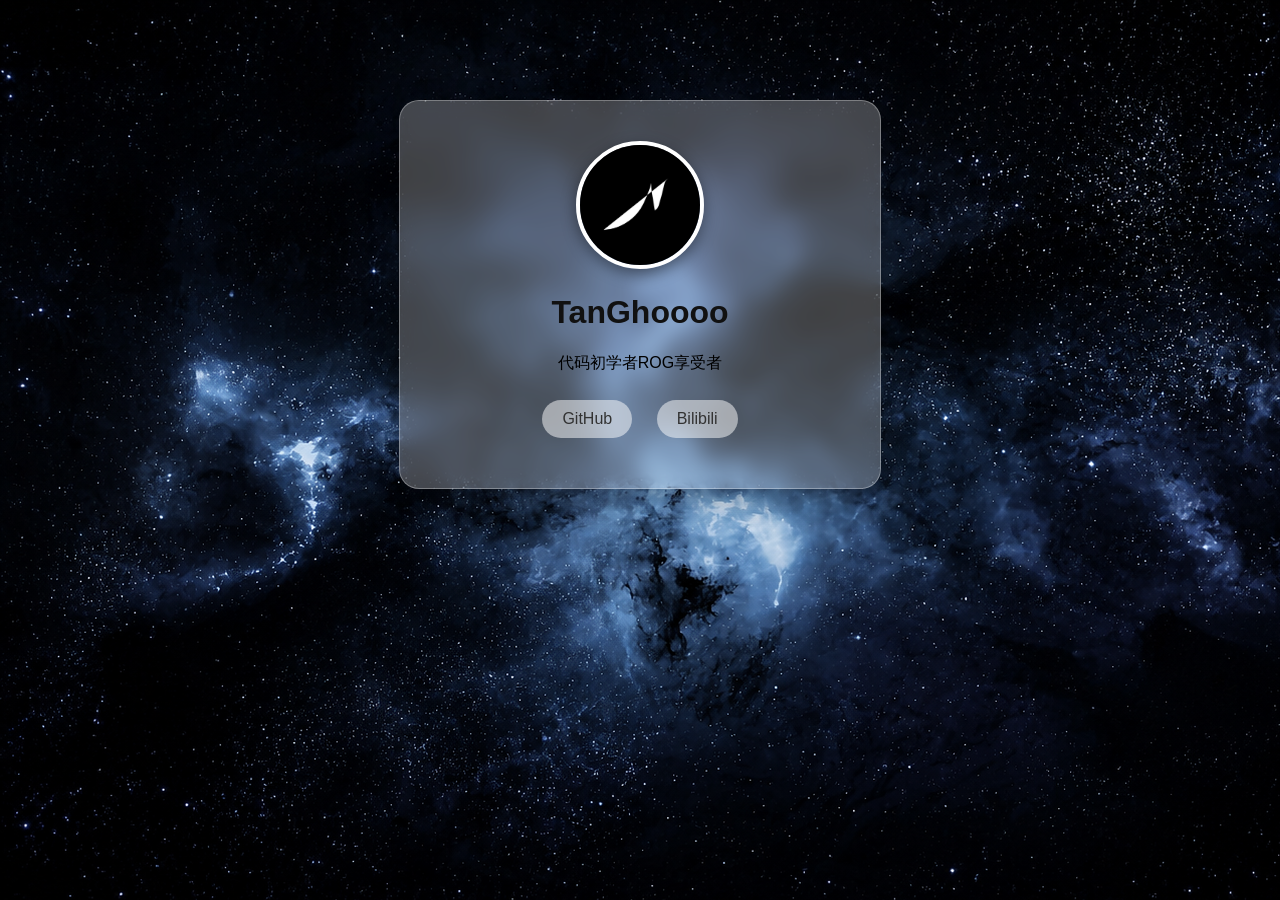
==== index.html @ 8d319053 "update website" ====
<!DOCTYPE html>

<html>

<head>

<title>我的第一个网站</title>

<link rel="stylesheet" href="style.css">

</head>


<body>

    <div class="card">

    <img src="./TanGyc.jpg" class="avatar">
<h1>
TanGhoooo
</h1>

<p>
代码初学者ROG享受者
</p>

<div class="links">

    <a 
    href="https://github.com/TanGyc013"
    target="_blank">

        GitHub

    </a>


    <a 
    href="https://space.bilibili.com/1587845632?spm_id_from=333.40164.0.0"
    target="_blank">

        Bilibili

    </a>

</div>

</body>

</html>
---- style.css ----
body {

    background-image: url("star.jpg");

    font-family: Arial;

    text-align: center;


}


h1 {

    color: #111;
}

    margin-top: 100px;

}


p {

    color: #666;

    font-size: 20px;
    

}


.card {

    background-color: rgba(255,255,255,0.25);

    backdrop-filter: blur(10px);

    width: 400px;

    margin: 100px auto;

    padding: 40px;

    border-radius: 20px;

    border: 1px solid rgba(255,255,255,0.3);

    box-shadow: 0 10px 30px rgba(0,0,0,0.3);

}

.avatar {
    width: 120px;
    height: 120px;
    border-radius: 50%;
    object-fit: cover;
    border: 4px solid white;
    box-shadow: 0 5px 15px rgba(0,0,0,0.4);
}

.links a {
    display: inline-block;

    margin: 10px;

    padding: 10px 20px;

    color: #333;

    text-decoration: none;

    background-color: rgba(255,255,255,0.5);

    border-radius: 20px;

    transition: 0.3s;
}

.links a:hover {

    background-color: rgba(255,255,255,0.8);

    transform: translateY(-3px);

}
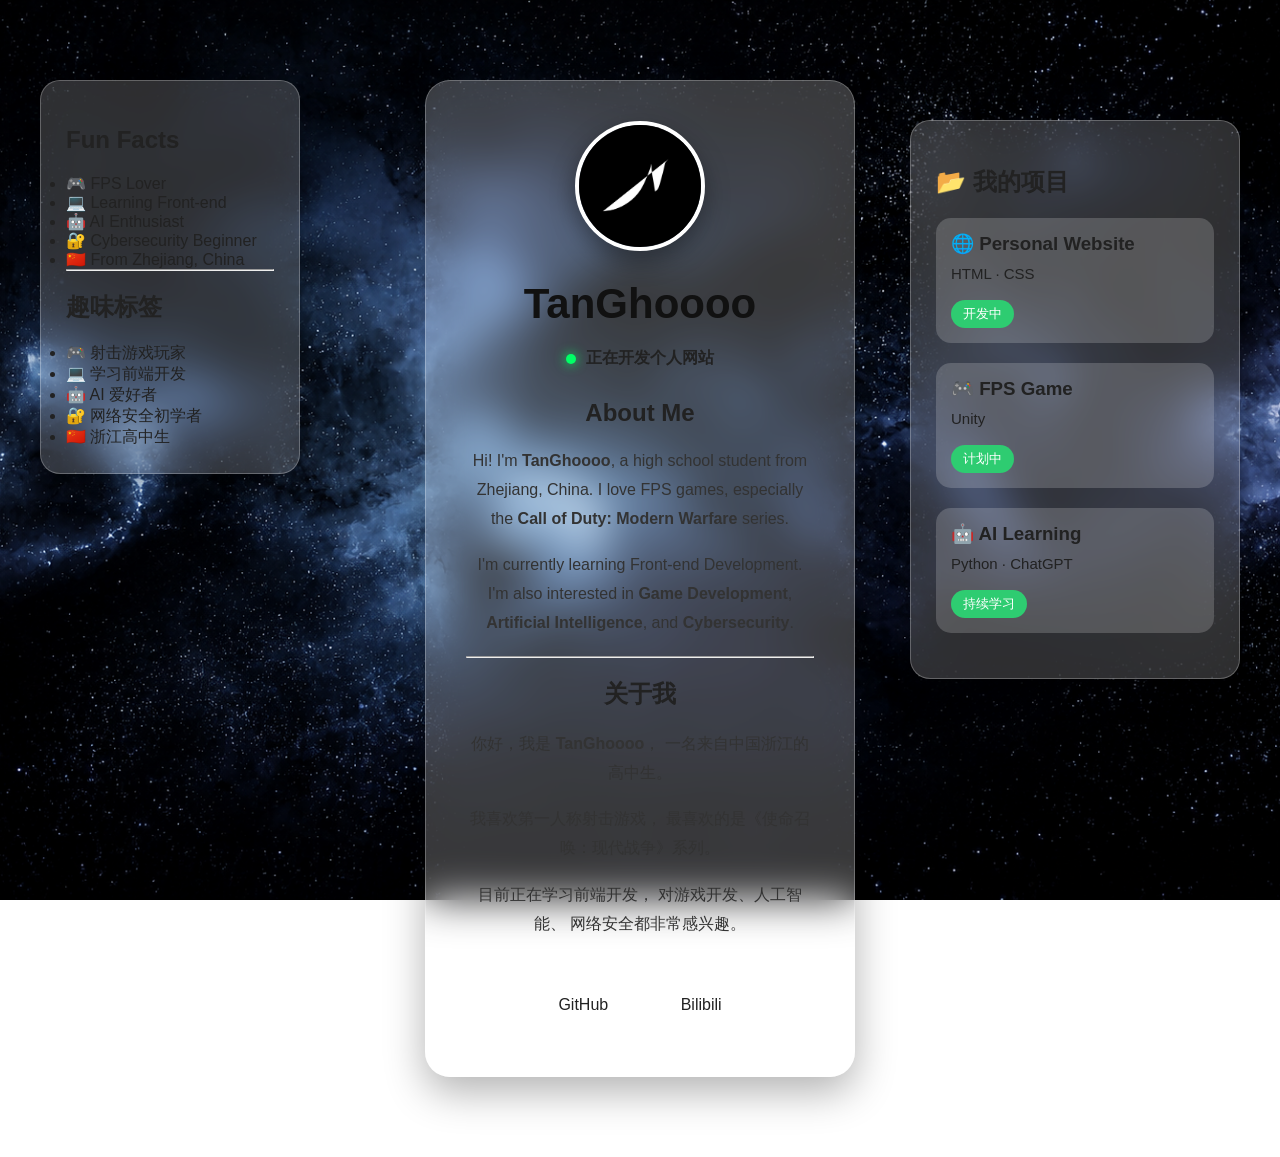
==== commit f59b97b3: "更新个人网站" ====
--- a/index.html
+++ b/index.html
@@ -1,49 +1,159 @@
 <!DOCTYPE html>
-
-<html>
+<html lang="zh-CN">
 
 <head>
+    <meta charset="UTF-8">
+    <meta name="viewport" content="width=device-width, initial-scale=1.0">
+    <title>TanGhoooo</title>
 
-<title>我的第一个网站</title>
-
-<link rel="stylesheet" href="style.css">
-
+    <link rel="stylesheet" href="style.css">
 </head>
-
 
 <body>
 
-    <div class="card">
+    <!-- 左侧 Fun Facts -->
+    <div class="side-card left-card">
 
-    <img src="./TanGyc.jpg" class="avatar">
-<h1>
-TanGhoooo
-</h1>
+        <h2>Fun Facts</h2>
 
-<p>
-代码初学者ROG享受者
-</p>
+        <ul>
+            <li>🎮 FPS Lover</li>
+            <li>💻 Learning Front-end</li>
+            <li>🤖 AI Enthusiast</li>
+            <li>🔐 Cybersecurity Beginner</li>
+            <li>🇨🇳 From Zhejiang, China</li>
+        </ul>
 
-<div class="links">
+        <hr>
 
-    <a 
-    href="https://github.com/TanGyc013"
-    target="_blank">
+        <h2>趣味标签</h2>
 
-        GitHub
+        <ul>
+            <li>🎮 射击游戏玩家</li>
+            <li>💻 学习前端开发</li>
+            <li>🤖 AI 爱好者</li>
+            <li>🔐 网络安全初学者</li>
+            <li>🇨🇳 浙江高中生</li>
+        </ul>
 
-    </a>
+    </div>
 
+    <!-- 中间卡片 -->
+    <main class="card">
 
-    <a 
-    href="https://space.bilibili.com/1587845632?spm_id_from=333.40164.0.0"
-    target="_blank">
+        <img src="TanGyc.jpg" alt="Avatar" class="avatar">
 
-        Bilibili
+        <h1>TanGhoooo</h1>
 
-    </a>
+        <div class="status">
 
-</div>
+            <span class="status-dot"></span>
+
+            <span class="status-text">
+                正在开发个人网站
+            </span>
+
+        </div>
+
+        <section class="about">
+
+            <h2>About Me</h2>
+
+            <p>
+                Hi! I'm <strong>TanGhoooo</strong>, a high school student from
+                Zhejiang, China.
+                I love FPS games, especially the
+                <strong>Call of Duty: Modern Warfare</strong> series.
+            </p>
+
+            <p>
+                I'm currently learning Front-end Development.
+                I'm also interested in
+                <strong>Game Development</strong>,
+                <strong>Artificial Intelligence</strong>,
+                and
+                <strong>Cybersecurity</strong>.
+            </p>
+
+            <hr>
+
+            <h2>关于我</h2>
+
+            <p>
+                你好，我是 <strong>TanGhoooo</strong>，
+                一名来自中国浙江的高中生。
+            </p>
+
+            <p>
+                我喜欢第一人称射击游戏，
+                最喜欢的是《使命召唤：现代战争》系列。
+            </p>
+
+            <p>
+                目前正在学习前端开发，
+                对游戏开发、人工智能、
+                网络安全都非常感兴趣。
+            </p>
+
+        </section>
+
+        <div class="links">
+
+            <a href="https://github.com/TanGyc013" target="_blank">
+                GitHub
+            </a>
+
+            <a href="https://space.bilibili.com/1587845632"
+                target="_blank">
+                Bilibili
+            </a>
+
+        </div>
+
+    </main>
+
+    <!-- 右侧项目 -->
+    <div class="side-card right-card">
+
+        <h2>📂 我的项目</h2>
+
+        <div class="project-item">
+
+            <h3>🌐 Personal Website</h3>
+
+            <p>HTML · CSS</p>
+
+            <span class="project-status">
+                开发中
+            </span>
+
+        </div>
+
+        <div class="project-item">
+
+            <h3>🎮 FPS Game</h3>
+
+            <p>Unity</p>
+
+            <span class="project-status">
+                计划中
+            </span>
+
+        </div>
+
+        <div class="project-item">
+
+            <h3>🤖 AI Learning</h3>
+
+            <p>Python · ChatGPT</p>
+
+            <span class="project-status">
+                持续学习
+            </span>
+
+        </div>
+
+    </div>
 
 </body>
 
--- a/style.css
+++ b/style.css
@@ -1,86 +1,341 @@
-body {
-
-    background-image: url("star.jpg");
-
-    font-family: Arial;
-
-    text-align: center;
-
-
-}
-
-
-h1 {
-
-    color: #111;
-}
-
-    margin-top: 100px;
-
-}
-
-
-p {
-
-    color: #666;
-
-    font-size: 20px;
-    
-
-}
-
-
-.card {
-
-    background-color: rgba(255,255,255,0.25);
-
-    backdrop-filter: blur(10px);
-
-    width: 400px;
-
-    margin: 100px auto;
-
-    padding: 40px;
-
-    border-radius: 20px;
-
-    border: 1px solid rgba(255,255,255,0.3);
-
-    box-shadow: 0 10px 30px rgba(0,0,0,0.3);
-
-}
-
-.avatar {
-    width: 120px;
-    height: 120px;
-    border-radius: 50%;
-    object-fit: cover;
-    border: 4px solid white;
-    box-shadow: 0 5px 15px rgba(0,0,0,0.4);
-}
-
-.links a {
-    display: inline-block;
-
-    margin: 10px;
-
-    padding: 10px 20px;
-
-    color: #333;
-
-    text-decoration: none;
-
-    background-color: rgba(255,255,255,0.5);
-
-    border-radius: 20px;
-
-    transition: 0.3s;
-}
-
-.links a:hover {
-
-    background-color: rgba(255,255,255,0.8);
-
-    transform: translateY(-3px);
+/* ========== 基础 ========== */
+
+*{
+    margin:0;
+    padding:0;
+    box-sizing:border-box;
+}
+
+body{
+
+    font-family:Arial,sans-serif;
+
+    background-image:url("star.jpg");
+    background-size:cover;
+    background-position:center;
+    background-repeat:no-repeat;
+    background-attachment:fixed;
+
+    animation:bgMove 100s linear infinite;
+
+    min-height:100vh;
+
+    display:flex;
+    justify-content:center;
+    align-items:flex-start;
+
+    color:#222;
+
+    overflow-x:hidden;
+}
+
+/* ========== 主卡片 ========== */
+
+.card{
+
+    width:430px;
+
+    margin:80px auto;
+
+    padding:40px;
+
+    text-align:center;
+
+    background:rgba(255,255,255,.22);
+
+    backdrop-filter:blur(20px);
+    -webkit-backdrop-filter:blur(20px);
+
+    border-radius:25px;
+
+    border:1px solid rgba(255,255,255,.25);
+
+    box-shadow:0 15px 40px rgba(0,0,0,.3);
+
+    animation:showCard .8s ease;
+
+    transition:.35s;
+}
+
+.card:hover{
+
+    transform:translateY(-8px) scale(1.01);
+
+}
+
+/* ========== 左右卡片 ========== */
+
+.side-card{
+
+    width:260px;
+
+    padding:25px;
+
+    background:rgba(255,255,255,.18);
+
+    backdrop-filter:blur(20px);
+    -webkit-backdrop-filter:blur(20px);
+
+    border-radius:20px;
+
+    border:1px solid rgba(255,255,255,.25);
+
+    box-shadow:0 10px 30px rgba(0,0,0,.3);
+
+    transition:.35s;
+
+}
+
+.side-card:hover{
+
+    transform:translateY(-6px);
+
+}
+
+.left-card{
+
+    position:fixed;
+
+    left:40px;
+
+    top:80px;
+
+}
+
+.right-card{
+
+    position:fixed;
+
+    right:40px;
+
+    top:120px;
+
+    width:330px;
+
+}
+
+/* ========== 头像 ========== */
+
+.avatar{
+
+    width:130px;
+
+    height:130px;
+
+    border-radius:50%;
+
+    object-fit:cover;
+
+    border:4px solid white;
+
+    box-shadow:0 10px 25px rgba(0,0,0,.35);
+
+    animation:floatAvatar 4s ease-in-out infinite;
+
+}
+
+/* ========== 标题 ========== */
+
+h1{
+
+    margin-top:25px;
+
+    font-size:42px;
+
+    color:#111;
+
+}
+
+h2{
+
+    margin:20px 0;
+
+}
+
+h3{
+
+    margin-bottom:8px;
+
+}
+
+/* ========== 状态 ========== */
+
+.status{
+
+    display:flex;
+
+    justify-content:center;
+
+    align-items:center;
+
+    gap:10px;
+
+    margin:20px 0 30px;
+
+    font-weight:bold;
+
+}
+
+.status-dot{
+
+    width:10px;
+
+    height:10px;
+
+    border-radius:50%;
+
+    background:#00ff66;
+
+    box-shadow:0 0 12px #00ff66;
+
+}
+
+/* ========== 文字 ========== */
+
+.about p{
+
+    margin:18px 0;
+
+    line-height:1.8;
+
+    color:#333;
+
+}
+
+/* ========== 按钮 ========== */
+
+.links{
+
+    margin-top:35px;
+
+}
+
+.links a{
+
+    display:inline-block;
+
+    margin:10px;
+
+    padding:12px 24px;
+
+    border-radius:30px;
+
+    text-decoration:none;
+
+    color:#222;
+
+    background:rgba(255,255,255,.45);
+
+    transition:.3s;
+
+}
+
+.links a:hover{
+
+    transform:translateY(-5px);
+
+    background:rgba(255,255,255,.8);
+
+    box-shadow:0 10px 20px rgba(0,0,0,.2);
+
+}
+
+/* ========== 项目 ========== */
+
+.project-item{
+
+    margin:20px 0;
+
+    padding:15px;
+
+    border-radius:15px;
+
+    background:rgba(255,255,255,.18);
+
+}
+
+.project-item p{
+
+    margin:10px 0;
+
+    font-size:15px;
+
+}
+
+.project-status{
+
+    display:inline-block;
+
+    margin-top:8px;
+
+    padding:5px 12px;
+
+    border-radius:20px;
+
+    background:#2ecc71;
+
+    color:white;
+
+    font-size:13px;
+
+}
+
+/* ========== 动画 ========== */
+
+@keyframes showCard{
+
+    from{
+
+        transform:translateY(30px);
+
+        opacity:0;
+
+    }
+
+    to{
+
+        transform:translateY(0);
+
+        opacity:1;
+
+    }
+
+}
+
+@keyframes floatAvatar{
+
+    0%,100%{
+
+        transform:translateY(0);
+
+    }
+
+    50%{
+
+        transform:translateY(-10px);
+
+    }
+
+}
+
+@keyframes bgMove{
+
+    0%{
+
+        background-position:center top;
+
+    }
+
+    50%{
+
+        background-position:center bottom;
+
+    }
+
+    100%{
+
+        background-position:center top;
+
+    }
 
 }
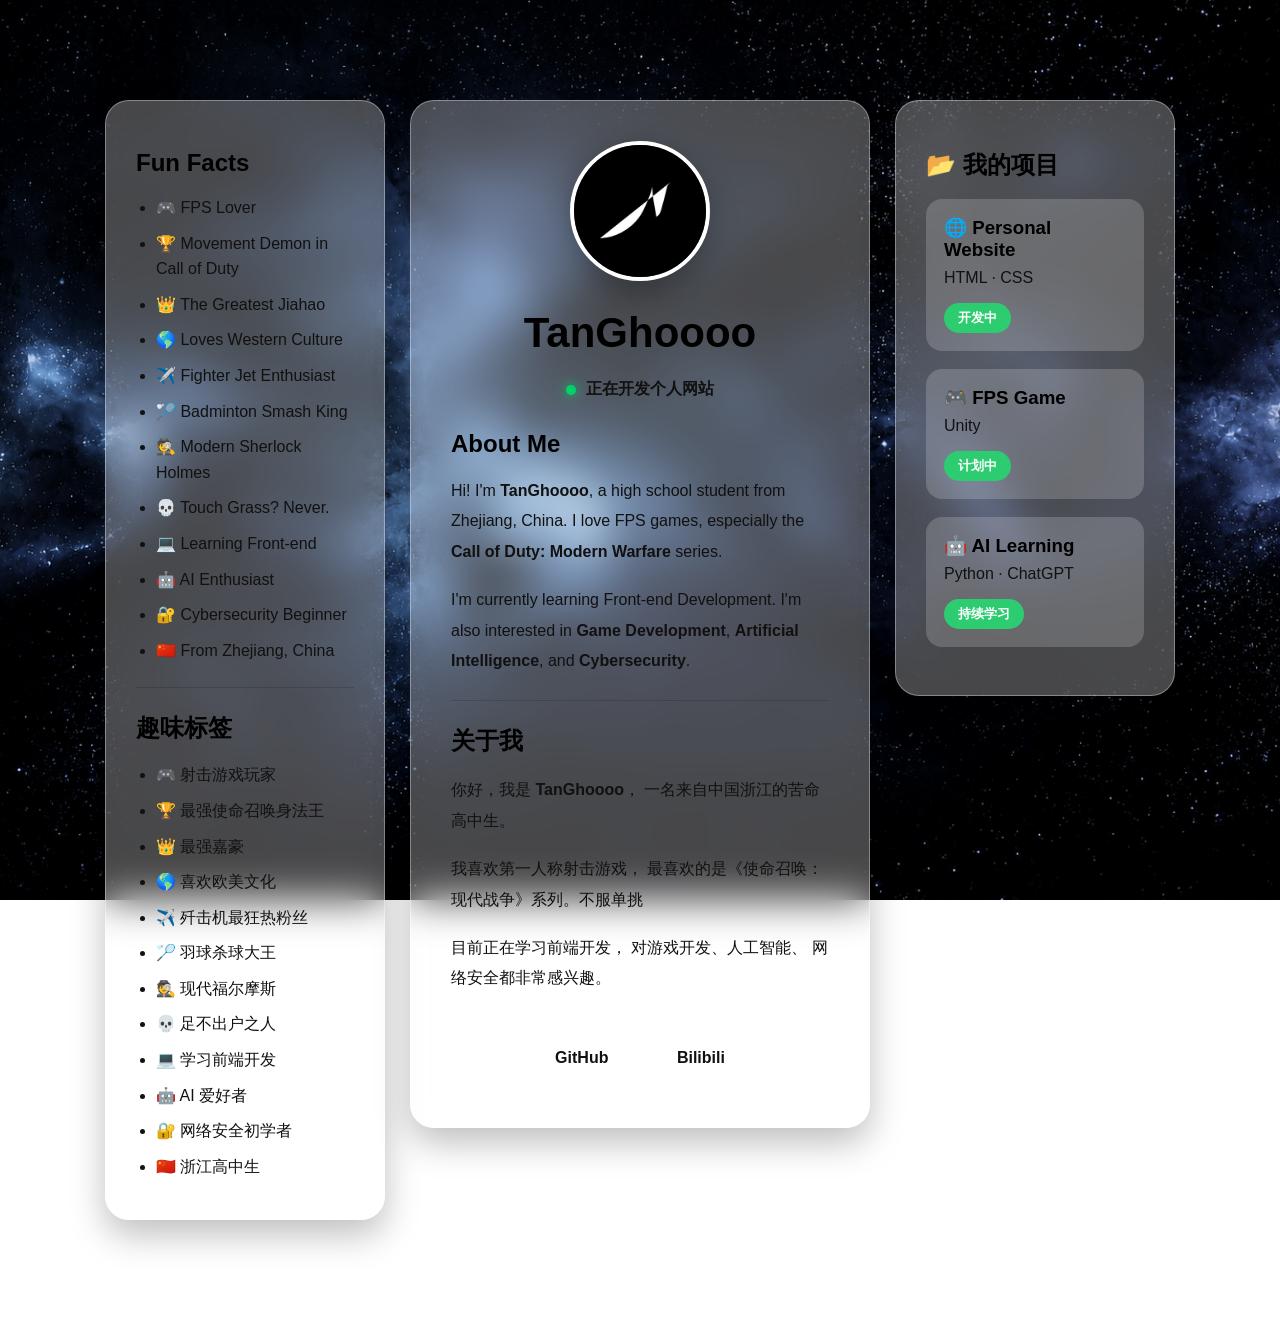
==== commit b4c0ae80: "更新个人网站" ====
--- a/index.html
+++ b/index.html
@@ -11,37 +11,60 @@
 
 <body>
 
+    <div class="layout">
+
     <!-- 左侧 Fun Facts -->
     <div class="side-card left-card">
 
         <h2>Fun Facts</h2>
 
         <ul>
-            <li>🎮 FPS Lover</li>
-            <li>💻 Learning Front-end</li>
-            <li>🤖 AI Enthusiast</li>
-            <li>🔐 Cybersecurity Beginner</li>
-            <li>🇨🇳 From Zhejiang, China</li>
-        </ul>
-
+    <li>🎮 FPS Lover</li>
+    <li>🏆 Movement Demon in Call of Duty</li>
+    <li>👑 The Greatest Jiahao</li>
+    <li>🌎 Loves Western Culture</li>
+    <li>✈️ Fighter Jet Enthusiast</li>
+    <li>🏸 Badminton Smash King</li>
+    <li>🕵️ Modern Sherlock Holmes</li>
+    <li>💀 Touch Grass? Never.</li>
+    <li>💻 Learning Front-end</li>
+    <li>🤖 AI Enthusiast</li>
+    <li>🔐 Cybersecurity Beginner</li>
+    <li>🇨🇳 From Zhejiang, China</li>
+</ul>
         <hr>
 
         <h2>趣味标签</h2>
 
         <ul>
-            <li>🎮 射击游戏玩家</li>
-            <li>💻 学习前端开发</li>
-            <li>🤖 AI 爱好者</li>
-            <li>🔐 网络安全初学者</li>
-            <li>🇨🇳 浙江高中生</li>
-        </ul>
+    <li>🎮 射击游戏玩家</li>
+    <li>🏆 最强使命召唤身法王</li>
+    <li>👑 最强嘉豪</li>
+    <li>🌎 喜欢欧美文化</li>
+    <li>✈️ 歼击机最狂热粉丝</li>
+    <li>🏸 羽球杀球大王</li>
+    <li>🕵️ 现代福尔摩斯</li>
+    <li>💀 足不出户之人</li>
+    <li>💻 学习前端开发</li>
+    <li>🤖 AI 爱好者</li>
+    <li>🔐 网络安全初学者</li>
+    <li>🇨🇳 浙江高中生</li>
+</ul>
 
     </div>
 
     <!-- 中间卡片 -->
     <main class="card">
 
-        <img src="TanGyc.jpg" alt="Avatar" class="avatar">
+        <div class="avatar-box">
+
+    <img src="TanGyc.jpg" alt="Avatar" class="avatar">
+
+    <div class="avatar-tip">
+        这简直就是世界上最棒的头像😎
+    </div>
+
+</div>
 
         <h1>TanGhoooo</h1>
 
@@ -81,12 +104,12 @@
 
             <p>
                 你好，我是 <strong>TanGhoooo</strong>，
-                一名来自中国浙江的高中生。
+                一名来自中国浙江的苦命高中生。
             </p>
 
             <p>
                 我喜欢第一人称射击游戏，
-                最喜欢的是《使命召唤：现代战争》系列。
+                最喜欢的是《使命召唤：现代战争》系列。不服单挑
             </p>
 
             <p>
@@ -154,6 +177,8 @@
         </div>
 
     </div>
+    
+    </div>
 
 </body>
 
--- a/style.css
+++ b/style.css
@@ -1,4 +1,7 @@
-/* ========== 基础 ========== */
+/* ===========================
+   TanGhoooo Personal Website
+   Version 2.0
+=========================== */
 
 *{
     margin:0;
@@ -6,336 +9,553 @@
     box-sizing:border-box;
 }
 
+html{
+
+    scroll-behavior:smooth;
+
+}
+
 body{
 
     font-family:Arial,sans-serif;
 
-    background-image:url("star.jpg");
-    background-size:cover;
-    background-position:center;
-    background-repeat:no-repeat;
-    background-attachment:fixed;
-
-    animation:bgMove 100s linear infinite;
+    background:url("star.jpg") center/cover fixed;
 
     min-height:100vh;
 
+    color:#111;
+
+    overflow-x:hidden;
+
+}
+
+/* ===========================
+   三栏布局
+=========================== */
+
+.layout{
+
+    max-width:1500px;
+
+    margin:80px auto;
+
+    padding:0 40px;
+
     display:flex;
+
+    align-items:flex-start;
+
     justify-content:center;
-    align-items:flex-start;
-
-    color:#222;
-
-    overflow-x:hidden;
-}
-
-/* ========== 主卡片 ========== */
-
-.card{
-
-    width:430px;
-
-    margin:80px auto;
-
-    padding:40px;
-
-    text-align:center;
-
-    background:rgba(255,255,255,.22);
+
+    gap:250px;
+
+}
+
+/* ===========================
+   通用卡片
+=========================== */
+
+.card,
+.side-card{
+
+    background:rgba(255,255,255,.28);
 
     backdrop-filter:blur(20px);
     -webkit-backdrop-filter:blur(20px);
 
-    border-radius:25px;
-
-    border:1px solid rgba(255,255,255,.25);
-
-    box-shadow:0 15px 40px rgba(0,0,0,.3);
+    border:1px solid rgba(255,255,255,.35);
+
+    border-radius:24px;
+
+    box-shadow:
+        0 15px 35px rgba(0,0,0,.25);
+
+    transition:.35s;
+
+}
+
+.card:hover,
+.side-card:hover{
+
+    transform:translateY(-6px);
+
+}
+
+/* ===========================
+   左侧
+=========================== */
+
+.left-card{
+
+    width:330px;
+
+    padding:30px;
+
+    flex-shrink:0;
+
+}
+
+/* ===========================
+   中间
+=========================== */
+
+.card{
+
+    width:460px;
+
+    padding:40px;
+
+    text-align:center;
+
+    flex-shrink:0;
+
+}
+
+/* ===========================
+   右侧
+=========================== */
+
+.right-card{
+
+    width:330px;
+
+    padding:30px;
+
+    flex-shrink:0;
+
+}
+/* ===========================
+   头像
+=========================== */
+
+.avatar-box{
+
+    position:relative;
+
+    display:inline-block;
+
+}
+
+.avatar{
+
+    width:140px;
+
+    height:140px;
+
+    border-radius:50%;
+
+    object-fit:cover;
+
+    border:4px solid #fff;
+
+    box-shadow:
+        0 12px 30px rgba(0,0,0,.3);
+
+    animation:floatAvatar 4s ease-in-out infinite;
+
+    transition:.3s;
+
+}
+
+.avatar:hover{
+
+    transform:scale(1.05);
+
+}
+
+/* ===========================
+   头像提示
+=========================== */
+
+.avatar-tip{
+
+    position:absolute;
+
+    left:50%;
+
+    bottom:-58px;
+
+    transform:translateX(-50%) translateY(12px);
+
+    background:rgba(0,0,0,.82);
+
+    color:#fff;
+
+    padding:10px 16px;
+
+    border-radius:12px;
+
+    font-size:14px;
+
+    white-space:nowrap;
+
+    opacity:0;
+
+    pointer-events:none;
+
+    transition:.3s;
+
+}
+
+.avatar-box:hover .avatar-tip{
+
+    opacity:1;
+
+    transform:translateX(-50%) translateY(0);
+
+}
+
+/* ===========================
+   标题
+=========================== */
+
+h1{
+
+    margin-top:24px;
+
+    font-size:42px;
+
+    color:#000;
+
+}
+
+h2{
+
+    margin:18px 0;
+
+    color:#000;
+
+}
+
+h3{
+
+    color:#000;
+
+    margin-bottom:8px;
+
+}
+
+/* ===========================
+   状态栏
+=========================== */
+
+.status{
+
+    display:flex;
+
+    justify-content:center;
+
+    align-items:center;
+
+    gap:10px;
+
+    margin:22px 0 30px;
+
+    font-weight:bold;
+
+}
+
+.status-dot{
+
+    width:10px;
+
+    height:10px;
+
+    border-radius:50%;
+
+    background:#00d26a;
+
+    box-shadow:0 0 12px #00d26a;
+
+}
+
+/* ===========================
+   正文
+=========================== */
+
+.about{
+
+    text-align:left;
+
+}
+
+.about p{
+
+    margin:18px 0;
+
+    line-height:1.9;
+
+    color:#111;
+
+}
+
+/* ===========================
+   左右卡片文字
+=========================== */
+
+.side-card{
+
+    color:#111;
+
+}
+
+.side-card ul{
+
+    padding-left:20px;
+
+    margin-top:12px;
+
+}
+
+.side-card li{
+
+    margin:10px 0;
+
+    line-height:1.6;
+
+}/* ===========================
+   按钮
+=========================== */
+
+.links{
+
+    margin-top:35px;
+
+}
+
+.links a{
+
+    display:inline-block;
+
+    margin:8px;
+
+    padding:12px 24px;
+
+    border-radius:30px;
+
+    text-decoration:none;
+
+    color:#111;
+
+    background:rgba(255,255,255,.55);
+
+    font-weight:bold;
+
+    transition:all .3s ease;
+
+}
+
+.links a:hover{
+
+    transform:translateY(-5px);
+
+    background:#fff;
+
+    box-shadow:0 10px 25px rgba(0,0,0,.2);
+
+}
+
+/* ===========================
+   Project
+=========================== */
+
+.project-item{
+
+    margin:18px 0;
+
+    padding:18px;
+
+    border-radius:16px;
+
+    background:rgba(255,255,255,.18);
+
+    transition:.3s;
+
+}
+
+.project-item:hover{
+
+    transform:translateY(-5px);
+
+    background:rgba(255,255,255,.35);
+
+}
+
+.project-item p{
+
+    margin:8px 0;
+
+    color:#111;
+
+}
+
+.project-status{
+
+    display:inline-block;
+
+    margin-top:8px;
+
+    padding:6px 14px;
+
+    border-radius:30px;
+
+    background:#2ecc71;
+
+    color:#fff;
+
+    font-size:13px;
+
+    font-weight:bold;
+
+}
+
+/* ===========================
+   分割线
+=========================== */
+
+hr{
+
+    border:none;
+
+    height:1px;
+
+    background:rgba(0,0,0,.15);
+
+    margin:24px 0;
+
+}
+
+/* ===========================
+   动画
+=========================== */
+
+@keyframes floatAvatar{
+
+    0%,100%{
+
+        transform:translateY(0);
+
+    }
+
+    50%{
+
+        transform:translateY(-10px);
+
+    }
+
+}/* ===========================
+   页面动画
+=========================== */
+
+@keyframes showCard{
+
+    from{
+
+        opacity:0;
+
+        transform:translateY(30px);
+
+    }
+
+    to{
+
+        opacity:1;
+
+        transform:translateY(0);
+
+    }
+
+}
+
+.card{
 
     animation:showCard .8s ease;
 
-    transition:.35s;
-}
-
-.card:hover{
-
-    transform:translateY(-8px) scale(1.01);
-
-}
-
-/* ========== 左右卡片 ========== */
-
-.side-card{
-
-    width:260px;
-
-    padding:25px;
-
-    background:rgba(255,255,255,.18);
-
-    backdrop-filter:blur(20px);
-    -webkit-backdrop-filter:blur(20px);
+}
+
+.left-card{
+
+    animation:showCard .8s ease;
+
+}
+
+.right-card{
+
+    animation:showCard .8s ease .15s backwards;
+
+}
+
+/* ===========================
+   响应式
+=========================== */
+
+@media (max-width:1300px){
+
+    .layout{
+
+        gap:25px;
+
+        padding:20px;
+
+    }
+
+    .left-card,
+    .right-card{
+
+        width:280px;
+
+    }
+
+}
+
+@media (max-width:1050px){
+
+    .layout{
+
+        flex-direction:column;
+
+        align-items:center;
+
+    }
+
+    .card,
+    .left-card,
+    .right-card{
+
+        width:95%;
+
+        max-width:700px;
+
+    }
+
+}
+
+/* ===========================
+   滚动条
+=========================== */
+
+::-webkit-scrollbar{
+
+    width:10px;
+
+}
+
+::-webkit-scrollbar-track{
+
+    background:rgba(255,255,255,.1);
+
+}
+
+::-webkit-scrollbar-thumb{
+
+    background:rgba(255,255,255,.4);
 
     border-radius:20px;
 
-    border:1px solid rgba(255,255,255,.25);
-
-    box-shadow:0 10px 30px rgba(0,0,0,.3);
-
-    transition:.35s;
-
-}
-
-.side-card:hover{
-
-    transform:translateY(-6px);
-
-}
-
-.left-card{
-
-    position:fixed;
-
-    left:40px;
-
-    top:80px;
-
-}
-
-.right-card{
-
-    position:fixed;
-
-    right:40px;
-
-    top:120px;
-
-    width:330px;
-
-}
-
-/* ========== 头像 ========== */
-
-.avatar{
-
-    width:130px;
-
-    height:130px;
-
-    border-radius:50%;
-
-    object-fit:cover;
-
-    border:4px solid white;
-
-    box-shadow:0 10px 25px rgba(0,0,0,.35);
-
-    animation:floatAvatar 4s ease-in-out infinite;
-
-}
-
-/* ========== 标题 ========== */
-
-h1{
-
-    margin-top:25px;
-
-    font-size:42px;
-
-    color:#111;
-
-}
-
-h2{
-
-    margin:20px 0;
-
-}
-
-h3{
-
-    margin-bottom:8px;
-
-}
-
-/* ========== 状态 ========== */
-
-.status{
-
-    display:flex;
-
-    justify-content:center;
-
-    align-items:center;
-
-    gap:10px;
-
-    margin:20px 0 30px;
-
-    font-weight:bold;
-
-}
-
-.status-dot{
-
-    width:10px;
-
-    height:10px;
-
-    border-radius:50%;
-
-    background:#00ff66;
-
-    box-shadow:0 0 12px #00ff66;
-
-}
-
-/* ========== 文字 ========== */
-
-.about p{
-
-    margin:18px 0;
-
-    line-height:1.8;
-
-    color:#333;
-
-}
-
-/* ========== 按钮 ========== */
-
-.links{
-
-    margin-top:35px;
-
-}
-
-.links a{
-
-    display:inline-block;
-
-    margin:10px;
-
-    padding:12px 24px;
-
-    border-radius:30px;
-
-    text-decoration:none;
-
-    color:#222;
-
-    background:rgba(255,255,255,.45);
-
-    transition:.3s;
-
-}
-
-.links a:hover{
-
-    transform:translateY(-5px);
-
-    background:rgba(255,255,255,.8);
-
-    box-shadow:0 10px 20px rgba(0,0,0,.2);
-
-}
-
-/* ========== 项目 ========== */
-
-.project-item{
-
-    margin:20px 0;
-
-    padding:15px;
-
-    border-radius:15px;
-
-    background:rgba(255,255,255,.18);
-
-}
-
-.project-item p{
-
-    margin:10px 0;
-
-    font-size:15px;
-
-}
-
-.project-status{
-
-    display:inline-block;
-
-    margin-top:8px;
-
-    padding:5px 12px;
-
-    border-radius:20px;
-
-    background:#2ecc71;
-
-    color:white;
-
-    font-size:13px;
-
-}
-
-/* ========== 动画 ========== */
-
-@keyframes showCard{
-
-    from{
-
-        transform:translateY(30px);
-
-        opacity:0;
-
-    }
-
-    to{
-
-        transform:translateY(0);
-
-        opacity:1;
-
-    }
-
-}
-
-@keyframes floatAvatar{
-
-    0%,100%{
-
-        transform:translateY(0);
-
-    }
-
-    50%{
-
-        transform:translateY(-10px);
-
-    }
-
-}
-
-@keyframes bgMove{
-
-    0%{
-
-        background-position:center top;
-
-    }
-
-    50%{
-
-        background-position:center bottom;
-
-    }
-
-    100%{
-
-        background-position:center top;
-
-    }
+}
+
+::-webkit-scrollbar-thumb:hover{
+
+    background:rgba(255,255,255,.6);
 
 }
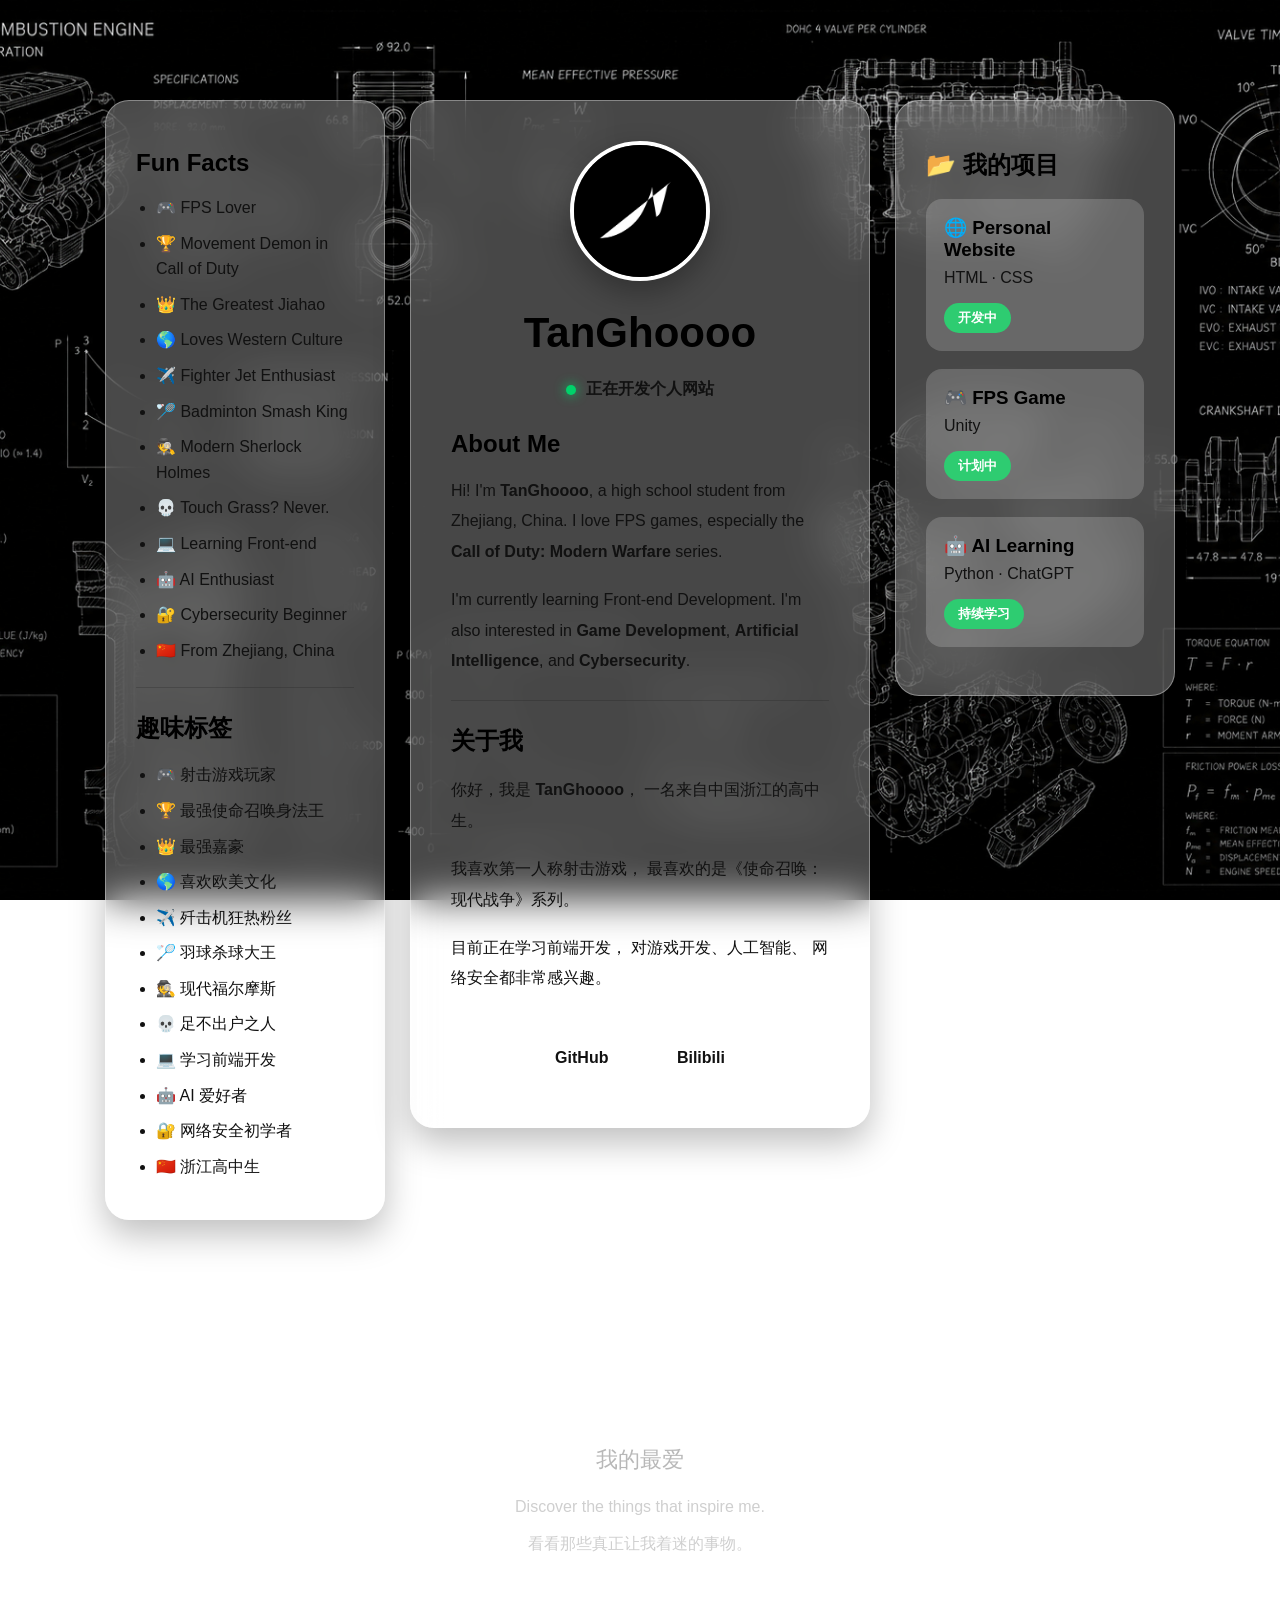
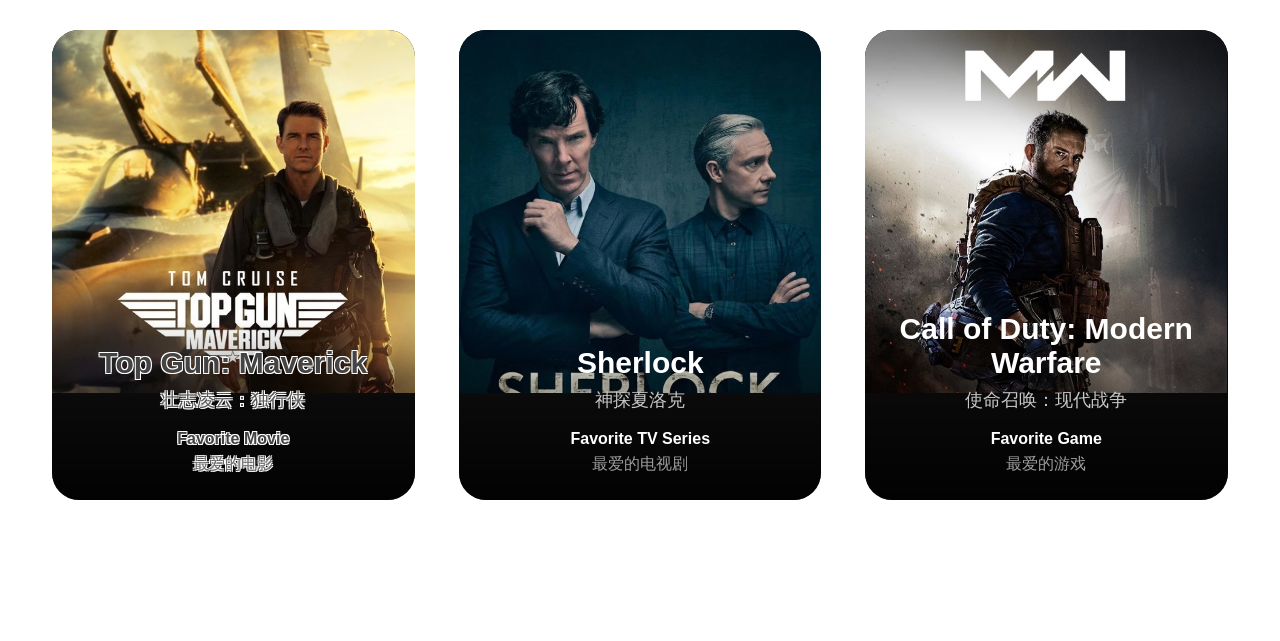
==== commit e0c81885: "更新个人网站" ====
--- a/index.html
+++ b/index.html
@@ -2,183 +2,1345 @@
 <html lang="zh-CN">
 
 <head>
-    <meta charset="UTF-8">
-    <meta name="viewport" content="width=device-width, initial-scale=1.0">
-    <title>TanGhoooo</title>
-
-    <link rel="stylesheet" href="style.css">
+
+<meta charset="UTF-8">
+
+<meta name="viewport" content="width=device-width, initial-scale=1.0">
+
+<title>TanGhoooo</title>
+
+<link rel="stylesheet" href="style.css">
+
 </head>
 
+
 <body>
 
-    <div class="layout">
-
-    <!-- 左侧 Fun Facts -->
-    <div class="side-card left-card">
-
-        <h2>Fun Facts</h2>
-
-        <ul>
-    <li>🎮 FPS Lover</li>
-    <li>🏆 Movement Demon in Call of Duty</li>
-    <li>👑 The Greatest Jiahao</li>
-    <li>🌎 Loves Western Culture</li>
-    <li>✈️ Fighter Jet Enthusiast</li>
-    <li>🏸 Badminton Smash King</li>
-    <li>🕵️ Modern Sherlock Holmes</li>
-    <li>💀 Touch Grass? Never.</li>
-    <li>💻 Learning Front-end</li>
-    <li>🤖 AI Enthusiast</li>
-    <li>🔐 Cybersecurity Beginner</li>
-    <li>🇨🇳 From Zhejiang, China</li>
+
+<div class="layout">
+
+
+<!-- =========================
+     左侧 Fun Facts
+========================= -->
+
+
+<div class="side-card left-card">
+
+
+<h2>Fun Facts</h2>
+
+
+<ul>
+
+<li>🎮 FPS Lover</li>
+
+<li>🏆 Movement Demon in Call of Duty</li>
+
+<li>👑 The Greatest Jiahao</li>
+
+<li>🌎 Loves Western Culture</li>
+
+<li>✈️ Fighter Jet Enthusiast</li>
+
+<li>🏸 Badminton Smash King</li>
+
+<li>🕵️ Modern Sherlock Holmes</li>
+
+<li>💀 Touch Grass? Never.</li>
+
+<li>💻 Learning Front-end</li>
+
+<li>🤖 AI Enthusiast</li>
+
+<li>🔐 Cybersecurity Beginner</li>
+
+<li>🇨🇳 From Zhejiang, China</li>
+
 </ul>
-        <hr>
-
-        <h2>趣味标签</h2>
-
-        <ul>
-    <li>🎮 射击游戏玩家</li>
-    <li>🏆 最强使命召唤身法王</li>
-    <li>👑 最强嘉豪</li>
-    <li>🌎 喜欢欧美文化</li>
-    <li>✈️ 歼击机最狂热粉丝</li>
-    <li>🏸 羽球杀球大王</li>
-    <li>🕵️ 现代福尔摩斯</li>
-    <li>💀 足不出户之人</li>
-    <li>💻 学习前端开发</li>
-    <li>🤖 AI 爱好者</li>
-    <li>🔐 网络安全初学者</li>
-    <li>🇨🇳 浙江高中生</li>
+
+
+
+<hr>
+
+
+
+<h2>趣味标签</h2>
+
+
+
+<ul>
+
+<li>🎮 射击游戏玩家</li>
+
+<li>🏆 最强使命召唤身法王</li>
+
+<li>👑 最强嘉豪</li>
+
+<li>🌎 喜欢欧美文化</li>
+
+<li>✈️ 歼击机狂热粉丝</li>
+
+<li>🏸 羽球杀球大王</li>
+
+<li>🕵️ 现代福尔摩斯</li>
+
+<li>💀 足不出户之人</li>
+
+<li>💻 学习前端开发</li>
+
+<li>🤖 AI 爱好者</li>
+
+<li>🔐 网络安全初学者</li>
+
+<li>🇨🇳 浙江高中生</li>
+
+
 </ul>
 
-    </div>
-
-    <!-- 中间卡片 -->
-    <main class="card">
-
-        <div class="avatar-box">
-
-    <img src="TanGyc.jpg" alt="Avatar" class="avatar">
-
-    <div class="avatar-tip">
-        这简直就是世界上最棒的头像😎
-    </div>
-
-</div>
-
-        <h1>TanGhoooo</h1>
-
-        <div class="status">
-
-            <span class="status-dot"></span>
-
-            <span class="status-text">
-                正在开发个人网站
-            </span>
-
-        </div>
-
-        <section class="about">
-
-            <h2>About Me</h2>
-
-            <p>
-                Hi! I'm <strong>TanGhoooo</strong>, a high school student from
-                Zhejiang, China.
-                I love FPS games, especially the
-                <strong>Call of Duty: Modern Warfare</strong> series.
-            </p>
-
-            <p>
-                I'm currently learning Front-end Development.
-                I'm also interested in
-                <strong>Game Development</strong>,
-                <strong>Artificial Intelligence</strong>,
-                and
-                <strong>Cybersecurity</strong>.
-            </p>
-
-            <hr>
-
-            <h2>关于我</h2>
-
-            <p>
-                你好，我是 <strong>TanGhoooo</strong>，
-                一名来自中国浙江的苦命高中生。
-            </p>
-
-            <p>
-                我喜欢第一人称射击游戏，
-                最喜欢的是《使命召唤：现代战争》系列。不服单挑
-            </p>
-
-            <p>
-                目前正在学习前端开发，
-                对游戏开发、人工智能、
-                网络安全都非常感兴趣。
-            </p>
-
-        </section>
-
-        <div class="links">
-
-            <a href="https://github.com/TanGyc013" target="_blank">
-                GitHub
-            </a>
-
-            <a href="https://space.bilibili.com/1587845632"
-                target="_blank">
-                Bilibili
-            </a>
-
-        </div>
-
-    </main>
-
-    <!-- 右侧项目 -->
-    <div class="side-card right-card">
-
-        <h2>📂 我的项目</h2>
-
-        <div class="project-item">
-
-            <h3>🌐 Personal Website</h3>
-
-            <p>HTML · CSS</p>
-
-            <span class="project-status">
-                开发中
-            </span>
-
-        </div>
-
-        <div class="project-item">
-
-            <h3>🎮 FPS Game</h3>
-
-            <p>Unity</p>
-
-            <span class="project-status">
-                计划中
-            </span>
-
-        </div>
-
-        <div class="project-item">
-
-            <h3>🤖 AI Learning</h3>
-
-            <p>Python · ChatGPT</p>
-
-            <span class="project-status">
-                持续学习
-            </span>
-
-        </div>
-
-    </div>
+
+</div>
+
+
+
+
+
+<!-- =========================
+     中间个人卡片
+========================= -->
+
+
+<main class="card">
+
+
+<div class="avatar-box">
+
+
+<img src="TanGyc.jpg" class="avatar">
+
+
+<div class="avatar-tip">
+
+这简直就是世界上最棒的头像😎
+
+</div>
+
+
+</div>
+
+
+
+
+<h1>
+
+TanGhoooo
+
+</h1>
+
+
+
+<div class="status">
+
+
+<span class="status-dot"></span>
+
+
+<span class="status-text">
+
+正在开发个人网站
+
+</span>
+
+
+</div>
+
+
+
+
+
+<section class="about">
+
+
+<h2>
+
+About Me
+
+</h2>
+
+
+
+<p>
+
+Hi! I'm <strong>TanGhoooo</strong>, a high school student from Zhejiang, China.
+
+I love FPS games, especially the
+
+<strong>Call of Duty: Modern Warfare</strong> series.
+
+</p>
+
+
+
+
+<p>
+
+I'm currently learning Front-end Development.
+
+I'm also interested in
+
+<strong>Game Development</strong>,
+
+<strong>Artificial Intelligence</strong>,
+
+and
+
+<strong>Cybersecurity</strong>.
+
+</p>
+
+
+
+
+<hr>
+
+
+
+
+<h2>
+
+关于我
+
+</h2>
+
+
+
+<p>
+
+你好，我是 <strong>TanGhoooo</strong>，
+
+一名来自中国浙江的高中生。
+
+</p>
+
+
+
+<p>
+
+我喜欢第一人称射击游戏，
+
+最喜欢的是《使命召唤：现代战争》系列。
+
+</p>
+
+
+
+<p>
+
+目前正在学习前端开发，
+
+对游戏开发、人工智能、
+
+网络安全都非常感兴趣。
+
+</p>
+
+
+
+</section>
+
+
+
+
+
+<div class="links">
+
+
+<a href="https://github.com/TanGyc013" target="_blank">
+
+GitHub
+
+</a>
+
+
+
+<a href="https://space.bilibili.com/1587845632" target="_blank">
+
+Bilibili
+
+</a>
+
+
+
+</div>
+
+
+
+</main>
+
+
+
+
+
+<!-- =========================
+     右侧项目
+========================= -->
+
+
+<div class="side-card right-card">
+
+
+<h2>
+
+📂 我的项目
+
+</h2>
+
+
+
+<div class="project-item">
+
+
+<h3>
+
+🌐 Personal Website
+
+</h3>
+
+
+<p>
+
+HTML · CSS
+
+</p>
+
+
+<span class="project-status">
+
+开发中
+
+</span>
+
+
+</div>
+
+
+
+
+<div class="project-item">
+
+
+<h3>
+
+🎮 FPS Game
+
+</h3>
+
+
+<p>
+
+Unity
+
+</p>
+
+
+<span class="project-status">
+
+计划中
+
+</span>
+
+
+</div>
+
+
+
+
+
+<div class="project-item">
+
+
+<h3>
+
+🤖 AI Learning
+
+</h3>
+
+
+<p>
+
+Python · ChatGPT
+
+</p>
+
+
+<span class="project-status">
+
+持续学习
+
+</span>
+
+
+</div>
+
+
+
+</div>
+
+
+
+
+</div>
+
+<!-- layout结束 -->
+<!-- =========================
+     Things I Love
+========================= -->
+
+
+<section class="favorites">
+
+
+<h2 class="favorites-title">
+
+Things I Love
+
+<span>
+
+我的最爱
+
+</span>
+
+</h2>
+
+
+
+<p class="favorites-subtitle">
+
+Discover the things that inspire me.
+
+<span>
+
+看看那些真正让我着迷的事物。
+
+</span>
+
+</p>
+
+
+
+
+
+<div class="favorite-grid">
+
+
+
+
+
+<!-- =========================
+     Movies
+========================= -->
+
+
+<div class="carousel-card" data-type="movie">
+
+
+<div class="carousel-window">
+
+
+<div class="carousel-track">
+
+
+
+
+
+<div class="carousel-item topgun-card">
+
     
-    </div>
+
+
+<div class="favorite-inner">
+
+
+<img src="images/topgun.jpg">
+
+
+<div class="favorite-info">
+
+
+<h3>
+
+Top Gun: Maverick
+
+</h3>
+
+
+<h4>
+
+壮志凌云：独行侠
+
+</h4>
+
+
+<p>
+
+Favorite Movie
+
+</p>
+
+
+<span>
+
+最爱的电影
+
+</span>
+
+
+</div>
+
+
+</div>
+
+
+</div>
+
+
+
+
+
+<div class="carousel-item">
+
+
+<div class="favorite-inner">
+
+
+<img src="images/inception.jpg">
+
+
+<div class="favorite-info">
+
+
+<h3>
+
+Inception
+
+</h3>
+
+
+<h4>
+
+盗梦空间
+
+</h4>
+
+
+<p>
+
+Favorite Movie
+
+</p>
+
+
+<span>
+
+最爱的电影
+
+</span>
+
+
+</div>
+
+
+</div>
+
+
+</div>
+
+
+
+
+
+<div class="carousel-item">
+
+
+<div class="favorite-inner">
+
+
+<img src="images/johnwick.jpg">
+
+
+<div class="favorite-info">
+
+
+<h3>
+
+John Wick
+
+</h3>
+
+
+<h4>
+
+疾速追杀
+
+</h4>
+
+
+<p>
+
+Favorite Movie
+
+</p>
+
+
+<span>
+
+最爱的电影
+
+</span>
+
+
+</div>
+
+
+</div>
+
+
+</div>
+
+
+
+
+
+<div class="carousel-item">
+
+
+<div class="favorite-inner">
+
+
+<img src="images/quietplace.jpg">
+
+
+<div class="favorite-info">
+
+
+<h3>
+
+A Quiet Place
+
+</h3>
+
+
+<h4>
+
+寂静之地
+
+</h4>
+
+
+<p>
+
+Favorite Movie
+
+</p>
+
+
+<span>
+
+最爱的电影
+
+</span>
+
+
+</div>
+
+
+</div>
+
+
+</div>
+
+
+
+
+
+<div class="carousel-item">
+
+
+<div class="favorite-inner">
+
+
+<img src="images/logan.jpg">
+
+
+<div class="favorite-info">
+
+
+<h3>
+
+Logan
+
+</h3>
+
+
+<h4>
+
+金刚狼3：殊死一战
+
+</h4>
+
+
+<p>
+
+Favorite Movie
+
+</p>
+
+
+<span>
+
+最爱的电影
+
+</span>
+
+
+</div>
+
+
+</div>
+
+
+</div>
+
+
+
+
+</div>
+
+
+</div>
+
+
+</div>
+
+
+
+
+
+
+
+
+<!-- =========================
+     TV Series
+========================= -->
+
+
+<div class="carousel-card" data-type="tv">
+
+
+<div class="carousel-window">
+
+
+<div class="carousel-track">
+
+
+
+
+
+<div class="carousel-item">
+
+
+<div class="favorite-inner">
+
+
+<img src="images/sherlock.jpg">
+
+
+<div class="favorite-info">
+
+
+<h3>
+
+Sherlock
+
+</h3>
+
+
+<h4>
+
+神探夏洛克
+
+</h4>
+
+
+<p>
+
+Favorite TV Series
+
+</p>
+
+
+<span>
+
+最爱的电视剧
+
+</span>
+
+
+</div>
+
+
+</div>
+
+
+</div>
+
+
+
+
+
+<div class="carousel-item">
+
+
+<div class="favorite-inner">
+
+
+<img src="images/theboys.jpg">
+
+
+<div class="favorite-info">
+
+
+<h3>
+
+The Boys
+
+</h3>
+
+
+<h4>
+
+黑袍纠察队
+
+</h4>
+
+
+<p>
+
+Favorite TV Series
+
+</p>
+
+
+<span>
+
+最爱的电视剧
+
+</span>
+
+
+</div>
+
+
+</div>
+
+
+</div>
+
+
+
+
+
+<div class="carousel-item">
+
+
+<div class="favorite-inner">
+
+
+<img src="images/dayofthejackal.jpg">
+
+
+<div class="favorite-info">
+
+
+<h3>
+
+The Day of the Jackal
+
+</h3>
+
+
+<h4>
+
+豺狼的日子
+
+</h4>
+
+
+<p>
+
+Favorite TV Series
+
+</p>
+
+
+<span>
+
+最爱的电视剧
+
+</span>
+
+
+</div>
+
+
+</div>
+
+
+</div>
+
+
+
+
+</div>
+
+
+</div>
+
+
+</div>
+
+<!-- =========================
+     Games
+========================= -->
+
+
+<div class="carousel-card" data-type="game">
+
+
+<div class="carousel-window">
+
+
+<div class="carousel-track">
+
+
+
+
+
+<div class="carousel-item">
+
+
+<div class="favorite-inner">
+
+
+<img src="images/mw2019.jpg">
+
+
+<div class="favorite-info">
+
+
+<h3>
+
+Call of Duty: Modern Warfare
+
+</h3>
+
+
+<h4>
+
+使命召唤：现代战争
+
+</h4>
+
+
+<p>
+
+Favorite Game
+
+</p>
+
+
+<span>
+
+最爱的游戏
+
+</span>
+
+
+</div>
+
+
+</div>
+
+
+</div>
+
+
+
+
+
+<div class="carousel-item">
+
+
+<div class="favorite-inner">
+
+
+<img src="images/mw3.jpg">
+
+
+<div class="favorite-info">
+
+
+<h3>
+
+Modern Warfare III
+
+</h3>
+
+
+<h4>
+
+使命召唤：现代战争3
+
+</h4>
+
+
+<p>
+
+Favorite Game
+
+</p>
+
+
+<span>
+
+最爱的游戏
+
+</span>
+
+
+</div>
+
+
+</div>
+
+
+</div>
+
+
+
+
+
+<div class="carousel-item">
+
+
+<div class="favorite-inner">
+
+
+<img src="images/combatmaster.jpg">
+
+
+<div class="favorite-info">
+
+
+<h3>
+
+Combat Master
+
+</h3>
+
+
+<h4>
+
+Combat Master
+
+</h4>
+
+
+<p>
+
+Favorite Game
+
+</p>
+
+
+<span>
+
+最爱的游戏
+
+</span>
+
+
+</div>
+
+
+</div>
+
+
+</div>
+
+
+
+
+
+<div class="carousel-item">
+
+
+<div class="favorite-inner">
+
+
+<img src="images/theforest.jpg">
+
+
+<div class="favorite-info">
+
+
+<h3>
+
+The Forest
+
+</h3>
+
+
+<h4>
+
+森林
+
+</h4>
+
+
+<p>
+
+Favorite Game
+
+</p>
+
+
+<span>
+
+最爱的游戏
+
+</span>
+
+
+</div>
+
+
+</div>
+
+
+</div>
+
+
+
+
+
+<div class="carousel-item">
+
+
+<div class="favorite-inner">
+
+
+<img src="images/sonsoftheforest.jpg">
+
+
+<div class="favorite-info">
+
+
+<h3>
+
+Sons of the Forest
+
+</h3>
+
+
+<h4>
+
+森林之子
+
+</h4>
+
+
+<p>
+
+Favorite Game
+
+</p>
+
+
+<span>
+
+最爱的游戏
+
+</span>
+
+
+</div>
+
+
+</div>
+
+
+</div>
+
+
+
+
+
+</div>
+
+</div>
+
+</div>
+
+
+
+</div>
+
+
+</section>
+
+
+
+
+
+<script>
+
+
+document.querySelectorAll(".carousel-card").forEach(card=>{
+
+
+const items =
+card.querySelectorAll(".carousel-item");
+
+
+let index = 0;
+
+let lock = false;
+
+
+
+
+items[0].classList.add("active");
+
+
+
+card.querySelector(".carousel-window")
+.addEventListener("wheel",function(e){
+
+
+e.preventDefault();
+
+
+
+if(lock)return;
+
+
+lock=true;
+
+
+
+if(e.deltaY>0){
+
+index++;
+
+}
+
+else{
+
+index--;
+
+}
+
+
+
+if(index>=items.length){
+
+index=0;
+
+}
+
+
+
+if(index<0){
+
+index=items.length-1;
+
+}
+
+
+
+
+items.forEach(item=>{
+
+item.classList.remove(
+"active",
+"next",
+"prev"
+);
+
+});
+
+
+
+
+items[index].classList.add("active");
+
+
+
+
+let next=index+1;
+
+if(next>=items.length){
+
+next=0;
+
+}
+
+
+items[next].classList.add("next");
+
+
+
+
+
+let prev=index-1;
+
+
+if(prev<0){
+
+prev=items.length-1;
+
+}
+
+
+items[prev].classList.add("prev");
+
+
+
+
+
+
+setTimeout(()=>{
+
+lock=false;
+
+},700);
+
+
+
+},
+{
+passive:false
+});
+
+
+
+});
+
+
+
+</script>
+
 
 </body>
 
--- a/style.css
+++ b/style.css
@@ -558,4 +558,446 @@
 
     background:rgba(255,255,255,.6);
 
+}
+/*========================================================
+                LOVE CAROUSEL 2.0
+========================================================*/
+
+.favorites{
+
+    width:min(1500px,92%);
+
+    margin:140px auto;
+
+}
+
+.favorites-title{
+
+    text-align:center;
+
+    color:white;
+
+    font-size:48px;
+
+    font-weight:700;
+
+    margin-bottom:18px;
+
+}
+
+.favorites-title span{
+
+    display:block;
+
+    margin-top:10px;
+
+    font-size:22px;
+
+    color:#b8b8b8;
+
+    font-weight:400;
+
+}
+
+.favorites-subtitle{
+
+    text-align:center;
+
+    color:#cfcfcf;
+
+    line-height:1.8;
+
+    margin-bottom:70px;
+
+}
+
+.favorites-subtitle span{
+
+    display:block;
+
+    margin-top:8px;
+
+}
+
+.favorite-grid{
+
+    display:grid;
+
+    grid-template-columns:repeat(3,1fr);
+
+    gap:42px;
+
+}
+
+.carousel-card{
+
+    background:rgba(255,255,255,.08);
+
+    backdrop-filter:blur(18px);
+
+    -webkit-backdrop-filter:blur(18px);
+
+    border:1px solid rgba(255,255,255,.15);
+
+    border-radius:28px;
+
+    overflow:hidden;
+
+    transition:.45s;
+
+    position:relative;
+
+}
+
+.carousel-card:hover{
+
+    transform:translateY(-10px);
+
+    border-color:rgba(95,175,255,.55);
+
+    box-shadow:
+
+    0 18px 45px rgba(0,0,0,.35),
+
+    0 0 35px rgba(55,145,255,.18);
+
+}
+
+.carousel-window{
+
+    height:470px;
+
+    overflow:hidden;
+
+    position:relative;
+
+    background:#111;
+
+}
+
+.carousel-track{
+
+    transition:
+
+    transform .65s cubic-bezier(.22,1,.36,1);
+
+}
+
+.carousel-item{
+
+    height:470px;
+
+}
+
+.carousel-item img{
+
+    width:100%;
+
+    height:100%;
+
+    display:block;
+
+    object-fit:cover;
+
+    transition:.45s;
+
+}
+
+.carousel-card:hover img{
+
+    transform:scale(1.05);
+
+}
+
+.favorite-info{
+
+    position:absolute;
+
+    left:0;
+
+    bottom:0;
+
+    width:100%;
+
+    padding:25px;
+
+    text-align:center;
+
+    background:
+    linear-gradient(
+        transparent,
+        rgba(0,0,0,.85)
+    );
+
+}
+
+.favorite-info h3{
+
+    color:white;
+
+    font-size:30px;
+
+    margin-bottom:8px;
+
+}
+
+.favorite-info h4{
+
+    color:#c7c7c7;
+
+    font-size:18px;
+
+    font-weight:400;
+
+    margin-bottom:18px;
+
+}
+
+.favorite-info p{
+
+    color:white;
+
+    font-weight:600;
+
+    margin-bottom:6px;
+
+}
+
+.favorite-info span{
+
+    color:#9d9d9d;
+
+}
+
+/*==============================
+    Carousel Animation
+==============================*/
+
+.carousel-track{
+
+    display:flex;
+
+    flex-direction:column;
+
+    will-change:transform;
+
+}
+
+.carousel-item{
+
+    flex-shrink:0;
+
+    position:relative;
+
+}
+
+.carousel-window{
+
+    position:relative;
+
+    overflow:hidden;
+}
+
+.carousel-item img{
+
+    user-select:none;
+
+    pointer-events:none;
+}
+
+/* ===========================
+   3D 滚筒海报效果
+=========================== */
+
+.carousel-window{
+
+    perspective:900px;
+
+}
+
+
+.carousel-track{
+
+    transform-style:preserve-3d;
+
+}
+
+/* ===========================
+   滚筒旋转效果
+=========================== */
+
+.carousel-window{
+
+    perspective:1200px;
+    overflow:hidden;
+
+}
+
+
+.carousel-track{
+
+    transform-style:preserve-3d;
+
+    transition:
+    transform .8s cubic-bezier(.22,1,.36,1);
+
+}
+
+
+.carousel-item{
+
+    transform-origin:center center;
+
+    backface-visibility:hidden;
+
+}
+
+
+.carousel-item{
+
+    backface-visibility:hidden;
+
+    transform-style:preserve-3d;
+
+}
+
+.carousel-item{
+
+    transition:
+    transform .7s ease,
+    opacity .7s ease;
+
+}
+
+
+.carousel-item.active{
+
+    transform:
+    translateZ(80px)
+    scale(1.05);
+
+}
+
+
+.carousel-item.prev{
+
+    transform:
+    translateY(-80px)
+    rotateX(45deg)
+    scale(.85);
+
+    opacity:.5;
+
+}
+
+
+.carousel-item.next{
+
+    transform:
+    translateY(80px)
+    rotateX(-45deg)
+    scale(.85);
+
+    opacity:.5;
+
+}
+/* ===== 海报滚筒动画 ===== */
+
+.carousel-window{
+    position:relative;
+    overflow:hidden;
+}
+
+
+.carousel-track{
+    position:relative;
+    height:100%;
+}
+
+
+.carousel-item{
+    position:absolute;
+    width:100%;
+    height:100%;
+    top:0;
+    left:0;
+
+    opacity:0;
+
+    transform:translateY(100%) scale(.95);
+
+    transition:
+        transform .7s cubic-bezier(.22,1,.36,1),
+        opacity .7s ease;
+}
+
+
+.carousel-item.active{
+
+    opacity:1;
+
+    transform:
+        translateY(0)
+        scale(1);
+
+}
+
+
+.carousel-item.next{
+
+    opacity:.3;
+
+    transform:
+        translateY(100%)
+        scale(.95);
+
+}
+
+
+.carousel-item.prev{
+
+    opacity:.3;
+
+    transform:
+        translateY(-100%)
+        scale(.95);
+
+}
+
+/* Top Gun文字描边 */
+
+.topgun-card .favorite-info h3{
+    color:#444;
+    text-shadow:
+        -1px -1px 0 #fff,
+         1px -1px 0 #fff,
+        -1px  1px 0 #fff,
+         1px  1px 0 #fff;
+}
+
+.topgun-card .favorite-info h4{
+    color:#555;
+    text-shadow:
+        -1px -1px 0 #fff,
+         1px -1px 0 #fff,
+        -1px  1px 0 #fff,
+         1px  1px 0 #fff;
+}
+
+.topgun-card .favorite-info p{
+    color:#444;
+    text-shadow:
+        -1px -1px 0 #fff,
+         1px -1px 0 #fff,
+        -1px  1px 0 #fff,
+         1px  1px 0 #fff;
+}
+
+.topgun-card .favorite-info span{
+    color:#666;
+    text-shadow:
+        -1px -1px 0 #fff,
+         1px -1px 0 #fff,
+        -1px  1px 0 #fff,
+         1px  1px 0 #fff;
 }
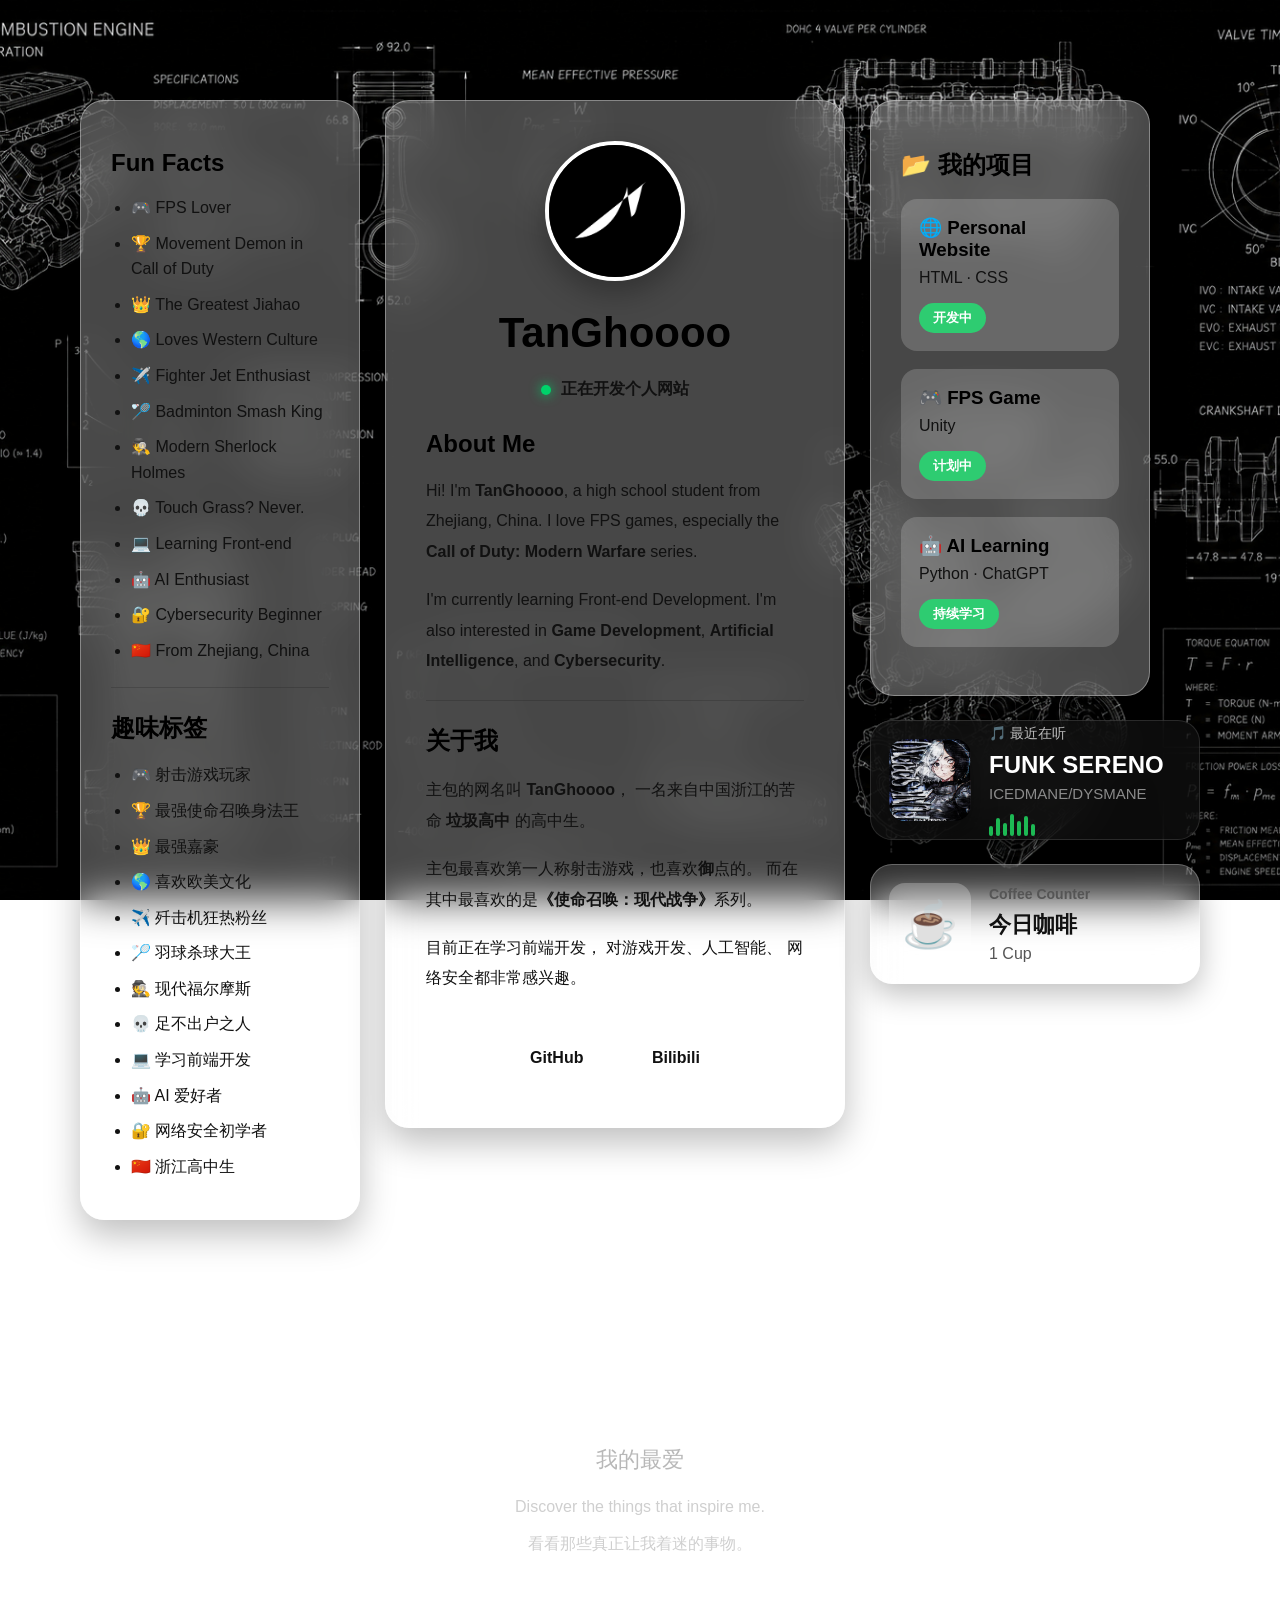
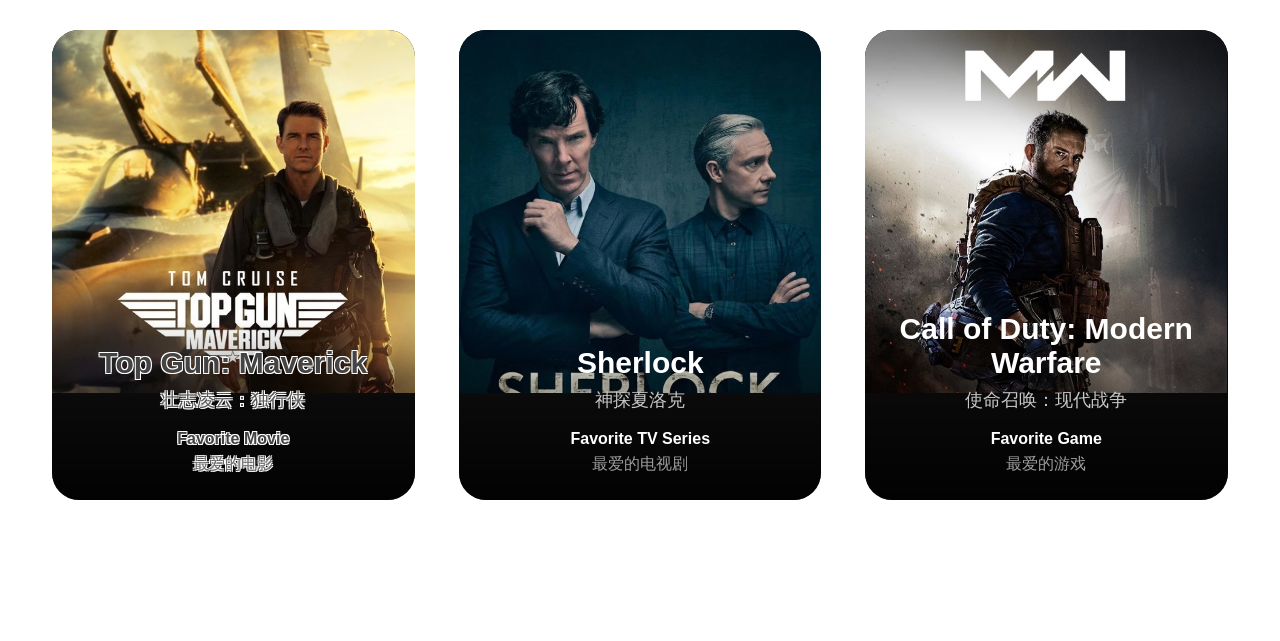
==== commit 90be7ecc: "update website" ====
--- a/index.html
+++ b/index.html
@@ -216,19 +216,19 @@
 
 <p>
 
-你好，我是 <strong>TanGhoooo</strong>，
-
-一名来自中国浙江的高中生。
-
-</p>
-
-
-
-<p>
-
-我喜欢第一人称射击游戏，
-
-最喜欢的是《使命召唤：现代战争》系列。
+主包的网名叫 <strong>TanGhoooo</strong>，
+
+一名来自中国浙江的苦命 <strong>垃圾高中</strong> 的高中生。
+
+</p>
+
+
+
+<p>
+
+主包最喜欢第一人称射击游戏，也喜欢<strong>御</strong>点的。
+
+而在其中最喜欢的是<strong>《使命召唤：现代战争》</strong>系列。
 
 </p>
 
@@ -286,6 +286,8 @@
 ========================= -->
 
 
+<div class="right-column">
+
 <div class="side-card right-card">
 
 
@@ -382,21 +384,87 @@
 
 </div>
 
-
-
-</div>
-
-
-
-
-</div>
+</div>
+
+<a class="music-card"
+href="https://music.163.com/#/song?id=3355042292&uct2=U2FsdGVkX1/3Ouk8nN2Abk8+W7pqNZD6wZoTKt121/k="
+target="_blank">
+
+<img
+src="images/505.jpg"
+class="music-cover">
+
+<div class="music-content">
+
+<h3>🎵 最近在听</h3>
+
+<h4>FUNK SERENO
+</h4>
+
+<p>ICEDMANE/DYSMANE</p>
+
+<div class="equalizer">
+
+<span></span>
+<span></span>
+<span></span>
+<span></span>
+<span></span>
+<span></span>
+<span></span>
+
+</div>
+
+</div>
+
+</a>
+
+
+<!-- Coffee Counter -->
+
+<div class="coffee-card">
+
+
+    <div class="coffee-tip">
+    😡 耶加雪菲牛逼
+    </div>
+
+
+    <div class="coffee-icon">
+        ☕
+    </div>
+
+
+    <div class="coffee-content">
+
+        <h3>
+            Coffee Counter
+        </h3>
+
+        <h4>
+            今日咖啡
+        </h4>
+
+        <p>
+            1 Cup
+        </p>
+
+    </div>
+
+
+</div>
+
+</div>
+
+</div>
+
 
 <!-- layout结束 -->
+
 <!-- =========================
      Things I Love
 ========================= -->
 
-
 <section class="favorites">
 
 
@@ -1051,7 +1119,7 @@
 
 <h4>
 
-Combat Master
+战斗大师
 
 </h4>
 
--- a/style.css
+++ b/style.css
@@ -47,7 +47,7 @@
 
     justify-content:center;
 
-    gap:250px;
+    gap:200px;
 
 }
 
@@ -117,11 +117,9 @@
 
 .right-card{
 
-    width:330px;
+    width:100%;
 
     padding:30px;
-
-    flex-shrink:0;
 
 }
 /* ===========================
@@ -1000,4 +998,422 @@
          1px -1px 0 #fff,
         -1px  1px 0 #fff,
          1px  1px 0 #fff;
-}+}
+/*=========================
+  Right Column
+=========================*/
+
+.right-column{
+
+    width:330px;
+
+    display:flex;
+
+    flex-direction:column;
+
+    gap:24px;
+
+    flex-shrink:0;
+
+}
+
+.right-column{
+
+    width:330px;
+
+    display:flex;
+
+    flex-direction:column;
+
+    gap:24px;
+
+}
+
+/*==============================
+    Spotify Music Card
+==============================*/
+
+.music-card{
+
+    width:100%;
+    height:120px;
+
+    display:flex;
+    align-items:center;
+    gap:18px;
+
+    padding:18px;
+
+    border-radius:22px;
+
+    text-decoration:none;
+
+    background:rgba(18,18,18,.65);
+
+    backdrop-filter:blur(22px);
+    -webkit-backdrop-filter:blur(22px);
+
+    border:1px solid rgba(255,255,255,.12);
+
+    box-shadow:
+        0 10px 30px rgba(0,0,0,.35);
+
+    transition:.35s;
+
+}
+
+.music-card:hover{
+
+    transform:translateY(-6px);
+
+    border-color:#1DB954;
+
+    box-shadow:
+        0 18px 45px rgba(0,0,0,.45),
+        0 0 25px rgba(29,185,84,.35);
+
+}
+
+.music-cover{
+
+    width:82px;
+    height:82px;
+
+    border-radius:16px;
+
+    object-fit:cover;
+
+    flex-shrink:0;
+
+    box-shadow:
+        0 10px 25px rgba(0,0,0,.45);
+
+    transition:.35s;
+
+}
+
+.music-card:hover .music-cover{
+
+    transform:scale(1.08) rotate(-2deg);
+
+}
+
+.music-card:hover .music-cover{
+
+    transform:scale(1.05);
+
+}
+
+.music-content{
+
+    flex:1;
+
+    display:flex;
+    flex-direction:column;
+    justify-content:center;
+
+}
+
+.music-content h3{
+
+    color:#bdbdbd;
+
+    font-size:14px;
+
+    margin-bottom:8px;
+
+    font-weight:500;
+
+}
+
+.music-content h4{
+
+    color:white;
+
+    font-size:24px;
+
+    margin-bottom:6px;
+
+    font-weight:700;
+
+}
+
+.music-content p{
+
+    color:#8b8b8b;
+
+    font-size:15px;
+
+}
+
+.equalizer{
+
+    display:flex;
+
+    align-items:flex-end;
+
+    gap:3px;
+
+    margin-top:12px;
+
+}
+
+.equalizer span{
+
+    width:4px;
+
+    border-radius:10px;
+
+    background:#1DB954;
+
+    animation:music 1s infinite ease-in-out;
+
+}
+
+.equalizer span:nth-child(1){height:10px;animation-delay:.1s;}
+.equalizer span:nth-child(2){height:18px;animation-delay:.3s;}
+.equalizer span:nth-child(3){height:13px;animation-delay:.5s;}
+.equalizer span:nth-child(4){height:22px;animation-delay:.2s;}
+.equalizer span:nth-child(5){height:15px;animation-delay:.4s;}
+.equalizer span:nth-child(6){height:20px;animation-delay:.6s;}
+.equalizer span:nth-child(7){height:12px;animation-delay:.25s;}
+
+@keyframes music{
+
+    0%,100%{
+
+        transform:scaleY(.45);
+
+    }
+
+    50%{
+
+        transform:scaleY(1);
+
+    }
+
+}
+
+/* ===============================
+        Coffee Counter
+================================ */
+
+.coffee-card{
+
+    width:100%;
+    height:120px;
+
+    display:flex;
+
+    align-items:center;
+
+    gap:18px;
+
+    padding:18px;
+
+    border-radius:22px;
+
+
+    background:
+    rgba(255,255,255,.18);
+
+
+    backdrop-filter:blur(20px);
+
+    -webkit-backdrop-filter:blur(20px);
+
+
+    border:
+    1px solid rgba(255,255,255,.25);
+
+
+    box-shadow:
+    0 10px 30px rgba(0,0,0,.25);
+
+
+    transition:.35s;
+
+}
+
+
+.coffee-card:hover{
+
+    transform:translateY(-6px);
+
+
+    box-shadow:
+    0 18px 40px rgba(0,0,0,.35);
+
+}
+
+
+
+.coffee-icon{
+
+    width:82px;
+
+    height:82px;
+
+
+    display:flex;
+
+    justify-content:center;
+
+    align-items:center;
+
+
+    font-size:45px;
+
+
+    border-radius:16px;
+
+
+    background:
+    rgba(255,255,255,.25);
+
+}
+
+
+
+.coffee-content h3{
+
+    color:#555;
+
+    font-size:14px;
+
+    margin-bottom:8px;
+
+}
+
+
+.coffee-content h4{
+
+    color:#111;
+
+    font-size:22px;
+
+    margin-bottom:5px;
+
+}
+
+
+.coffee-content p{
+
+    color:#555;
+
+    font-size:16px;
+
+}
+
+/* ==========================
+       Coffee Hover Tip
+========================== */
+
+
+.coffee-card{
+
+    position:relative;
+
+}
+
+
+
+.coffee-tip{
+
+    position:absolute;
+
+
+    right:-170px;
+
+    top:50%;
+
+
+    transform:
+    translateY(-50%)
+    translateX(20px);
+
+
+    background:
+    rgba(20,20,20,.85);
+
+
+    color:white;
+
+
+    padding:14px 22px;
+
+
+    border-radius:18px;
+
+
+    font-size:18px;
+
+
+    font-weight:bold;
+
+
+    white-space:nowrap;
+
+
+    opacity:0;
+
+
+    pointer-events:none;
+
+
+    transition:.35s;
+
+
+    box-shadow:
+
+    0 10px 30px rgba(0,0,0,.4);
+
+}
+
+
+/* 小箭头 */
+
+.coffee-tip::before{
+
+
+    content:"";
+
+
+    position:absolute;
+
+
+    left:-10px;
+
+
+    top:50%;
+
+
+    transform:translateY(-50%);
+
+
+    border-width:10px 10px 10px 0;
+
+
+    border-style:solid;
+
+
+    border-color:
+
+    transparent rgba(20,20,20,.85) transparent transparent;
+
+}
+
+
+
+.coffee-card:hover .coffee-tip{
+
+
+    opacity:1;
+
+
+    transform:
+
+    translateY(-50%)
+    translateX(0);
+
+}
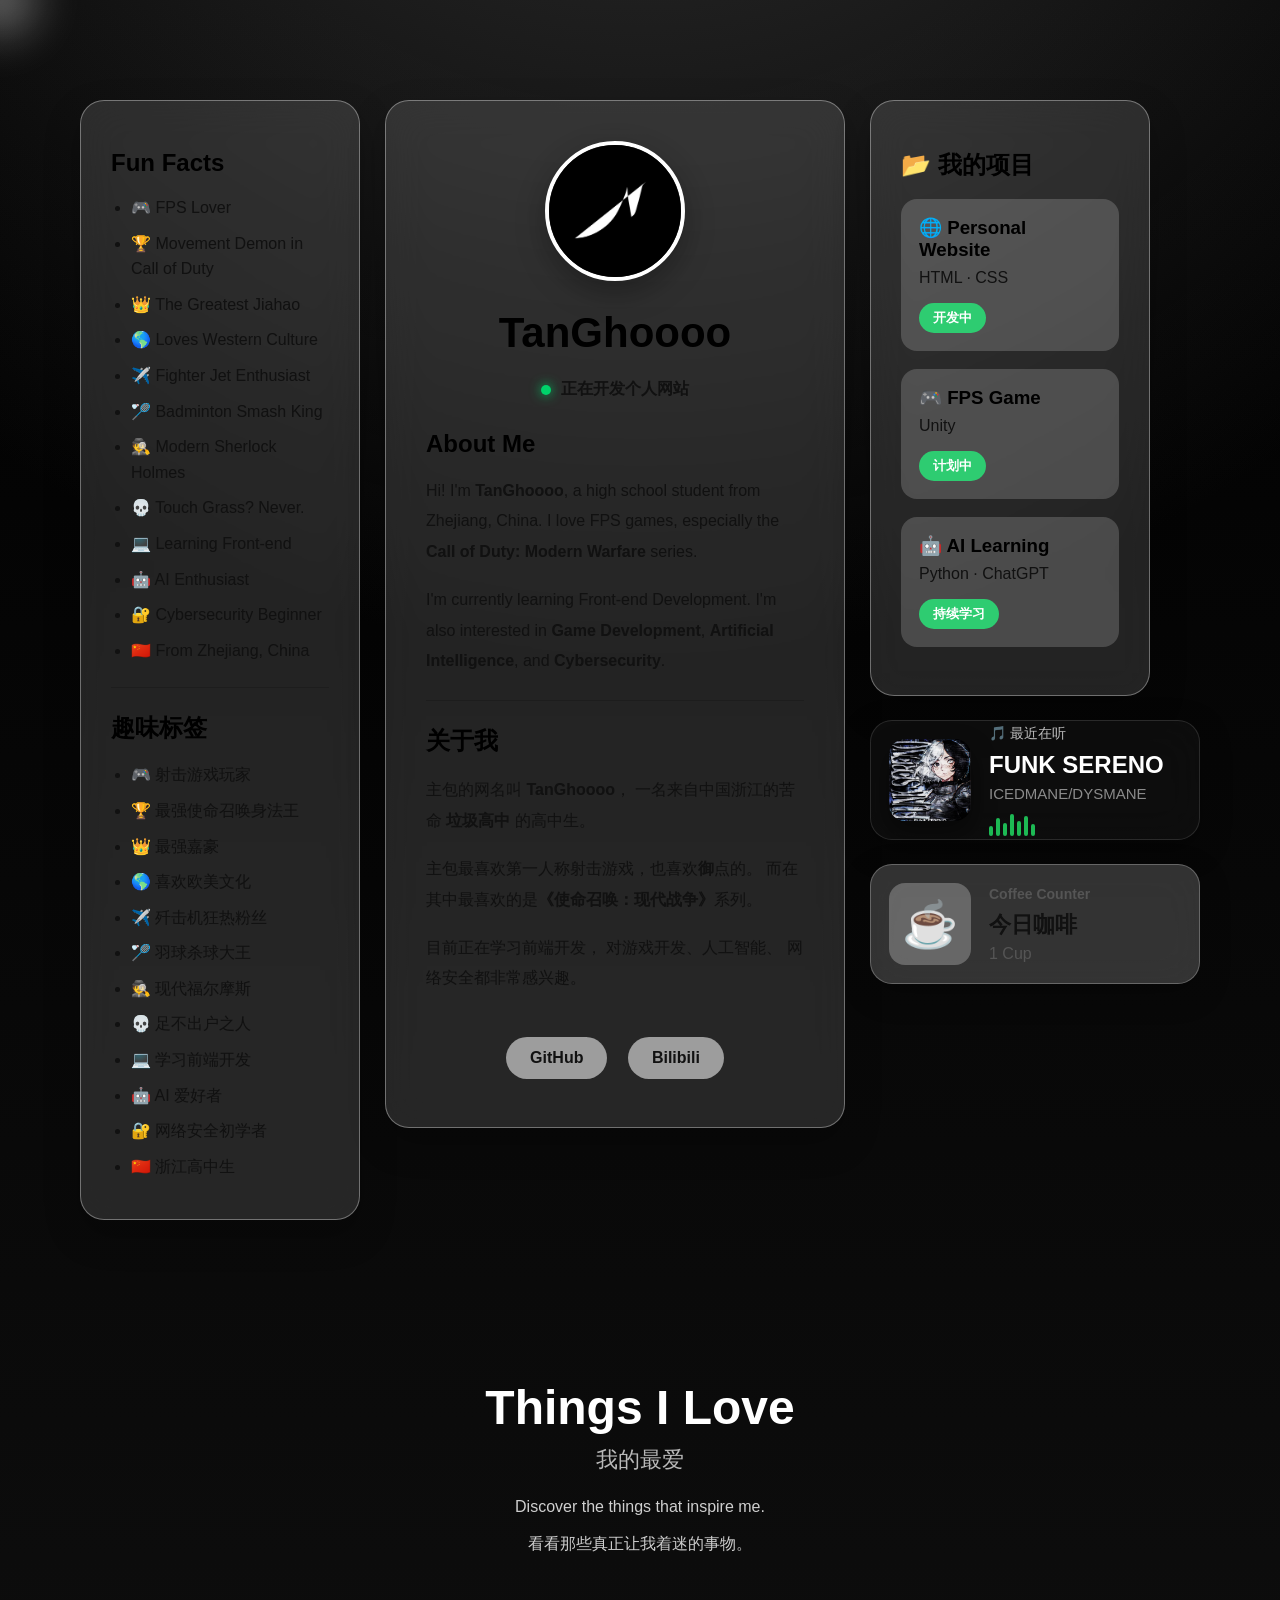
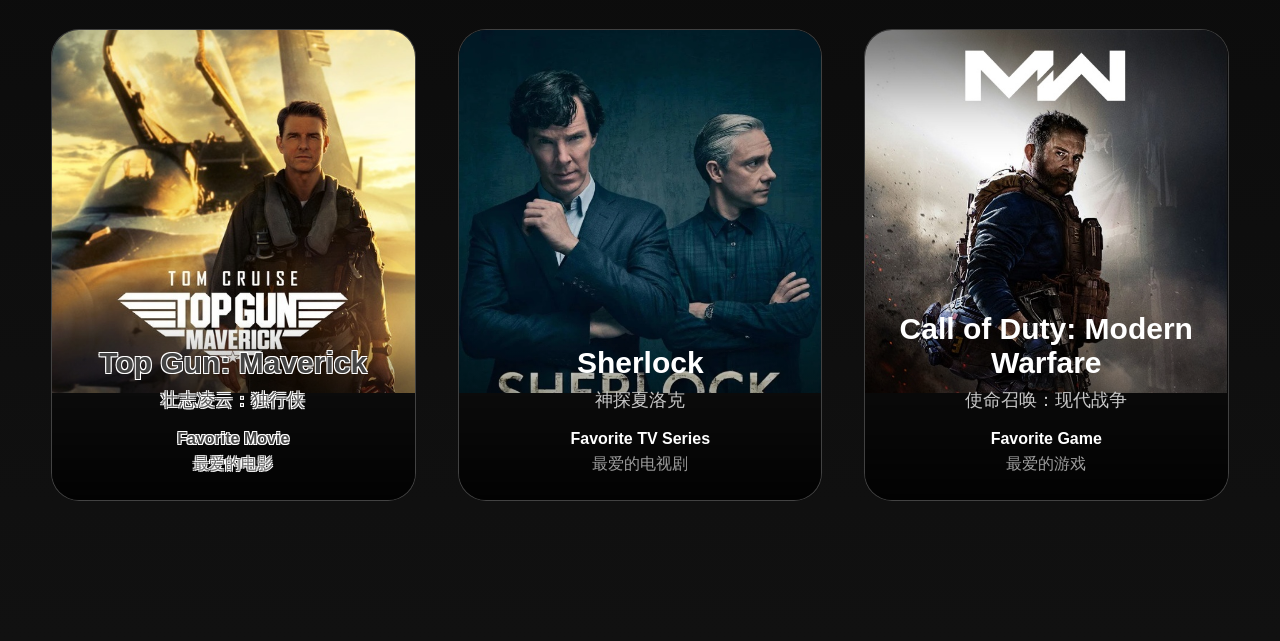
==== commit f27c3ca7: "up" ====
--- a/index.html
+++ b/index.html
@@ -15,6 +15,8 @@
 
 
 <body>
+
+     <div class="cursor-glow"></div>
 
 
 <div class="layout">
@@ -1273,6 +1275,59 @@
 
 <script>
 
+     const glow =
+document.querySelector(".cursor-glow");
+
+
+let mouseX = 0;
+let mouseY = 0;
+
+
+let glowX = 0;
+let glowY = 0;
+
+
+
+document.addEventListener(
+"mousemove",
+(e)=>{
+
+    mouseX = e.clientX;
+    mouseY = e.clientY;
+
+});
+
+
+
+function animateGlow(){
+
+
+    glowX += (mouseX - glowX) * 0.05;
+
+    glowY += (mouseY - glowY) * 0.05;
+
+
+
+    glow.style.left =
+    glowX + "px";
+
+
+    glow.style.top =
+    glowY + "px";
+
+
+
+    requestAnimationFrame(
+        animateGlow
+    );
+
+}
+
+
+
+animateGlow();
+
+
 
 document.querySelectorAll(".carousel-card").forEach(card=>{
 
@@ -1407,6 +1462,8 @@
 
 
 
+
+
 </script>
 
 
--- a/style.css
+++ b/style.css
@@ -17,9 +17,27 @@
 
 body{
 
-    font-family:Arial,sans-serif;
-
-    background:url("star.jpg") center/cover fixed;
+    font-family:
+    "SF Pro Display",
+    "PingFang SC",
+    Arial,
+    sans-serif;
+
+
+    background:
+    radial-gradient(
+        circle at 50% -20%,
+        #333 0%,
+        transparent 40%
+    ),
+
+    linear-gradient(
+        180deg,
+        #000000,
+        #080808 45%,
+        #111111
+    );
+
 
     min-height:100vh;
 
@@ -58,7 +76,7 @@
 .card,
 .side-card{
 
-    background:rgba(255,255,255,.28);
+    background:rgba(255,255,255,.12);
 
     backdrop-filter:blur(20px);
     -webkit-backdrop-filter:blur(20px);
@@ -1417,3 +1435,45 @@
     translateX(0);
 
 }
+/* ==========================
+   鼠标跟随光球
+========================== */
+
+
+.cursor-glow{
+
+    position:fixed;
+
+    left:0;
+    top:0;
+
+
+    width:120px;
+    height:120px;
+
+
+    border-radius:50%;
+
+
+    background:
+
+    radial-gradient(
+        circle,
+        rgba(255,255,255,.45),
+rgba(255,255,255,.15) 40%,
+        transparent 70%
+    );
+
+
+    pointer-events:none;
+
+
+    transform:translate(-50%,-50%);
+
+
+    filter:blur(18px);
+
+
+    z-index:99999;
+
+}
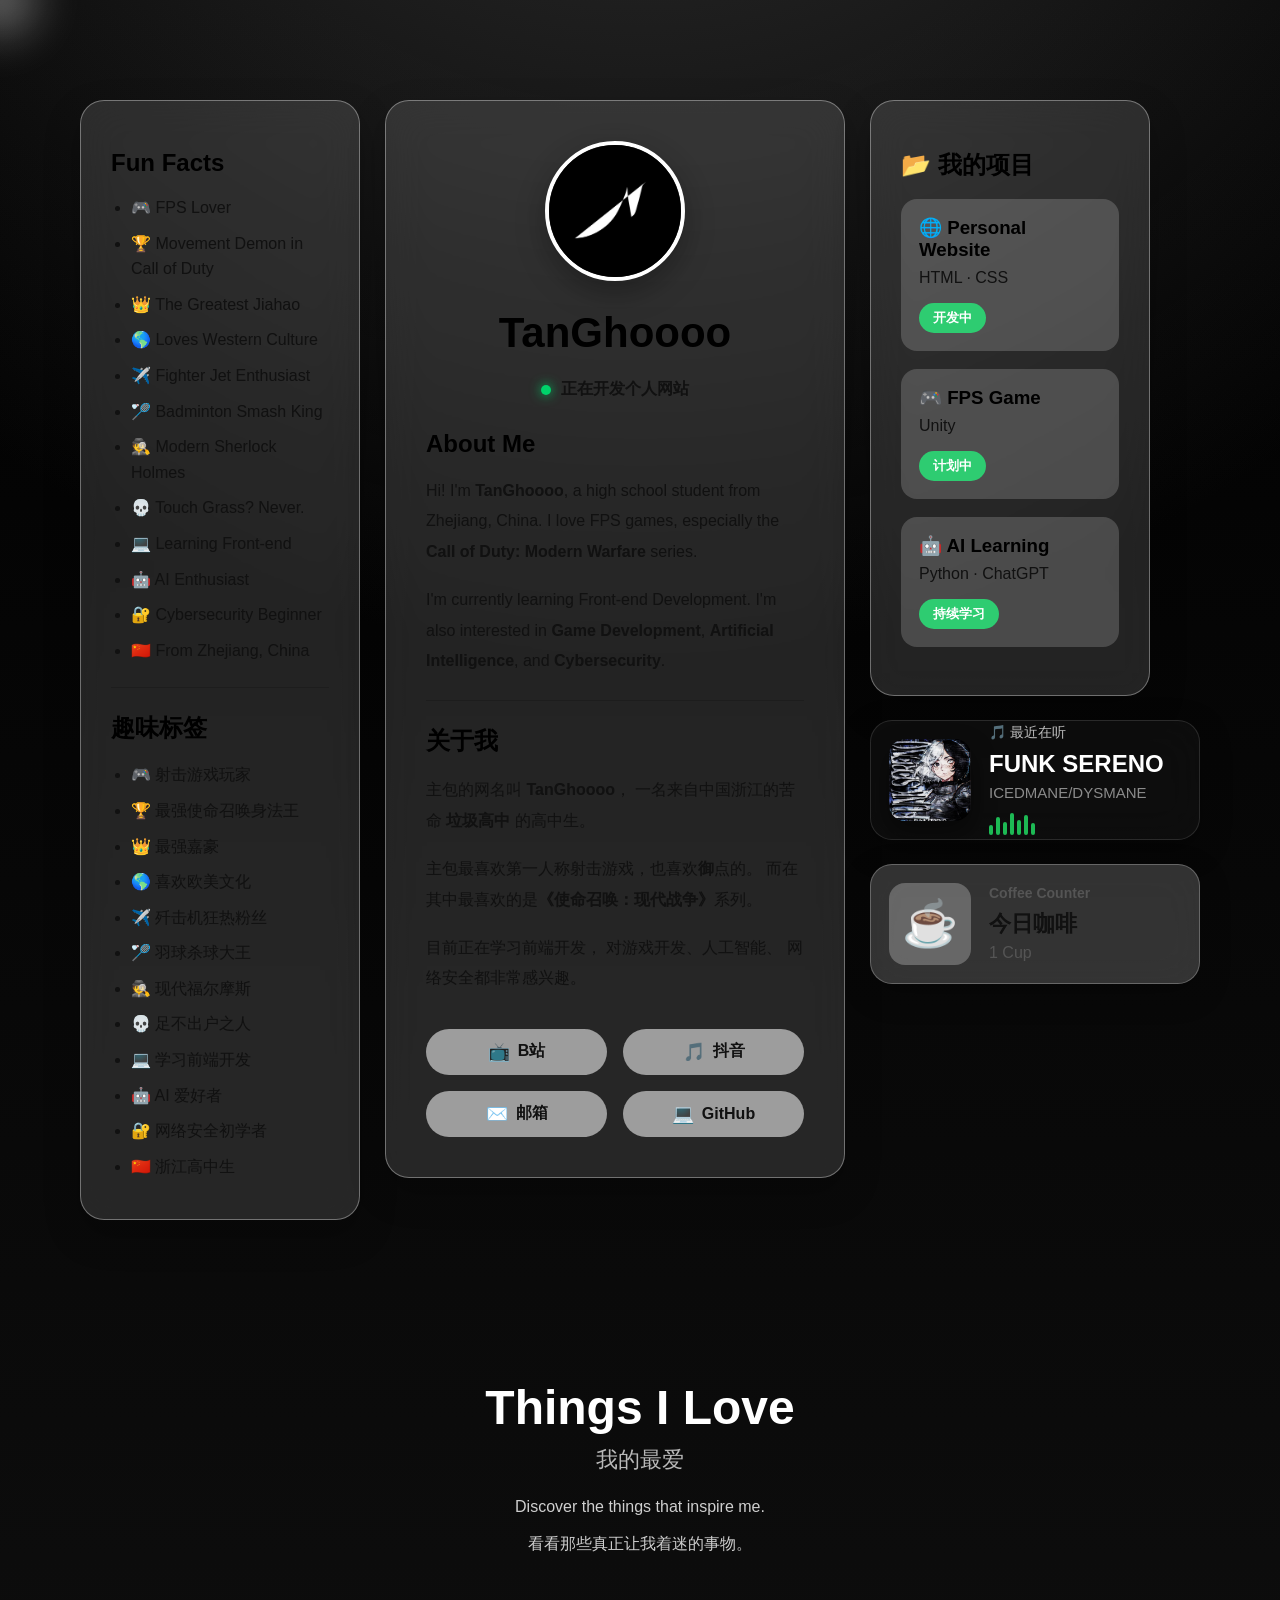
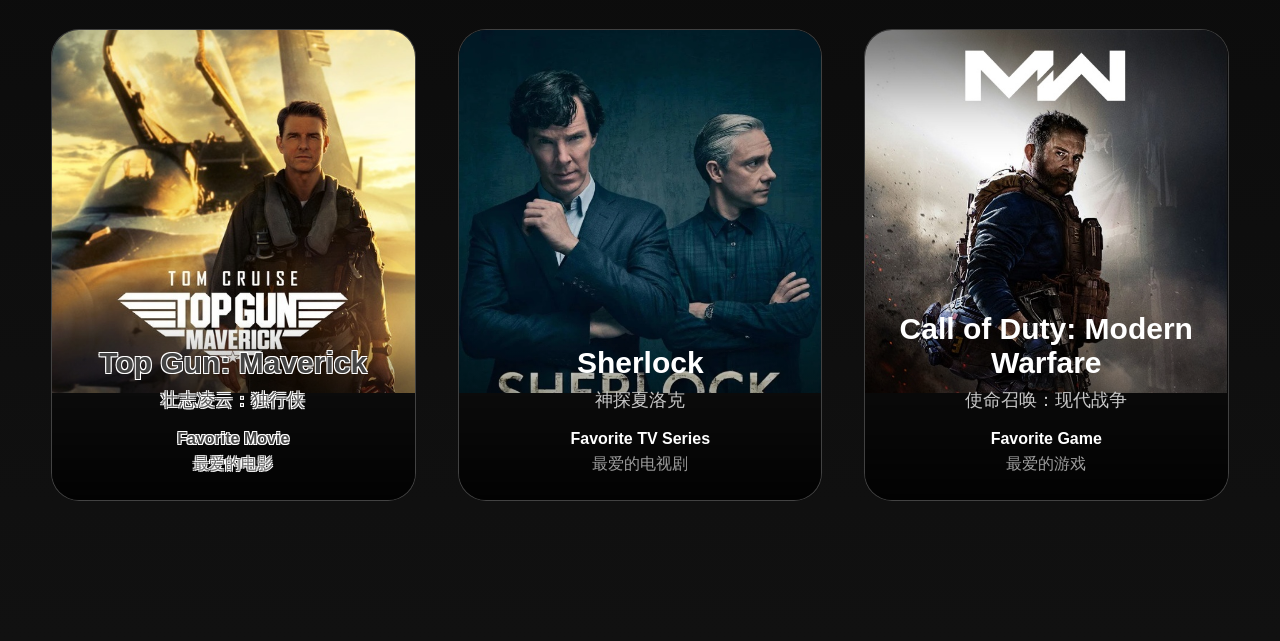
==== commit 61c0af42: "up" ====
--- a/index.html
+++ b/index.html
@@ -257,24 +257,31 @@
 <div class="links">
 
 
+<a href="https://space.bilibili.com/1587845632" target="_blank">
+    <span>📺</span>
+    B站
+</a>
+
+
+<a href="https://www.douyin.com/user/self?from_tab_name=main" target="_blank">
+    <span>🎵</span>
+    抖音
+</a>
+
+
+<a href="mailto:tangyc013@163.com">
+    <span>✉️</span>
+    邮箱
+</a>
+
+
 <a href="https://github.com/TanGyc013" target="_blank">
-
-GitHub
-
+    <span>💻</span>
+    GitHub
 </a>
 
 
-
-<a href="https://space.bilibili.com/1587845632" target="_blank">
-
-Bilibili
-
-</a>
-
-
-
-</div>
-
+</div>
 
 
 </main>
--- a/style.css
+++ b/style.css
@@ -339,27 +339,64 @@
 
 }
 
+.links{
+
+    margin-top:35px;
+
+    display:grid;
+
+    grid-template-columns:repeat(2,1fr);
+
+    gap:16px;
+
+}
+
+
+
 .links a{
 
-    display:inline-block;
-
-    margin:8px;
-
-    padding:12px 24px;
+    display:flex;
+
+    justify-content:center;
+
+    align-items:center;
+
+    gap:8px;
+
+
+    padding:12px 20px;
+
 
     border-radius:30px;
 
+
     text-decoration:none;
 
+
     color:#111;
 
-    background:rgba(255,255,255,.55);
+
+    background:
+    rgba(255,255,255,.55);
+
 
     font-weight:bold;
 
-    transition:all .3s ease;
-
-}
+
+    transition:.3s;
+
+
+}
+
+
+
+.links a span{
+
+    font-size:18px;
+
+}
+
+
 
 .links a:hover{
 
@@ -367,7 +404,8 @@
 
     background:#fff;
 
-    box-shadow:0 10px 25px rgba(0,0,0,.2);
+    box-shadow:
+    0 10px 25px rgba(0,0,0,.2);
 
 }
 
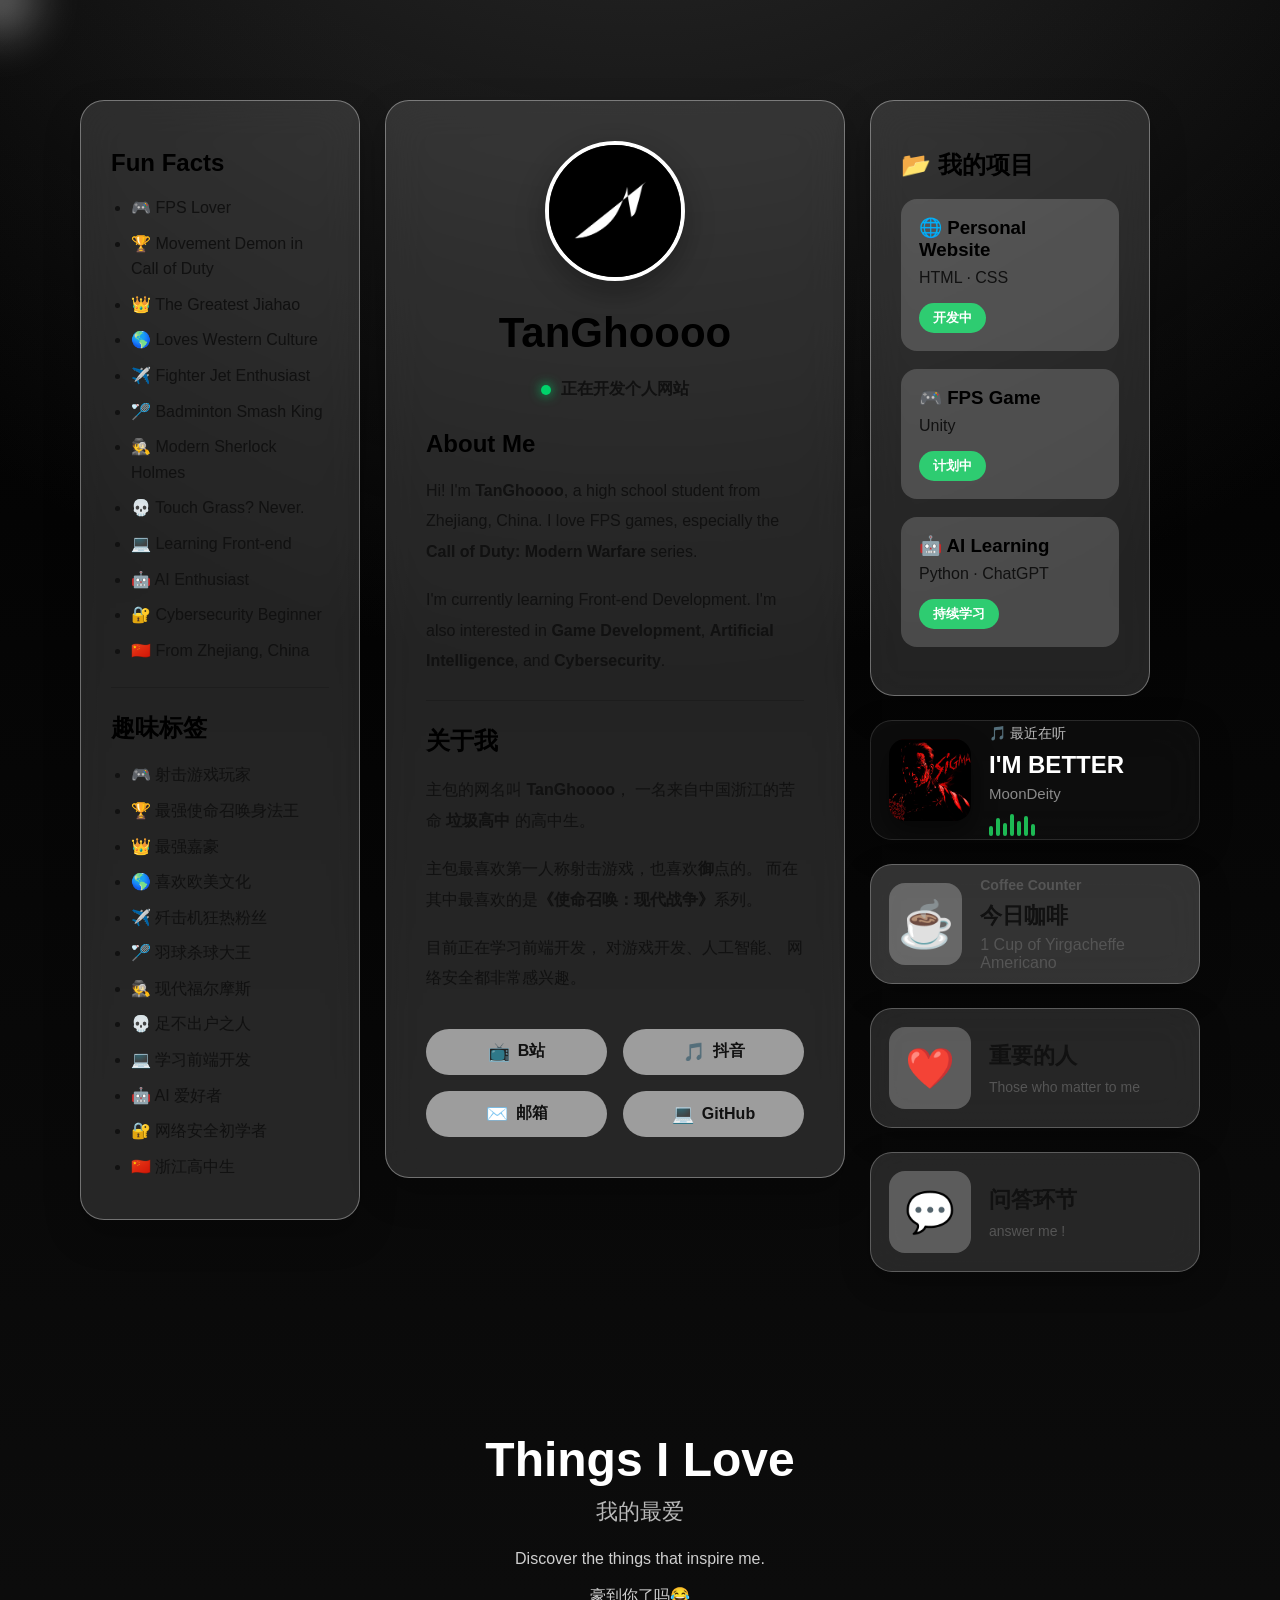
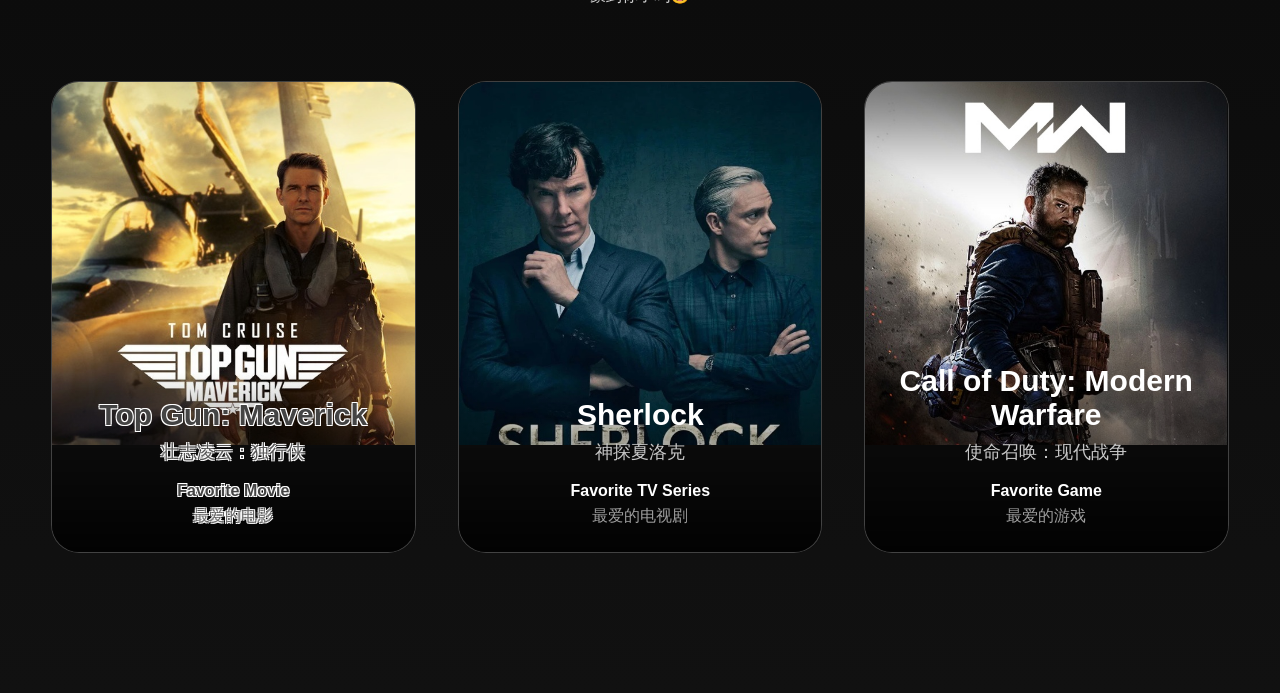
==== commit a9429edb: "add QA and important pages" ====
--- a/index.html
+++ b/index.html
@@ -275,6 +275,7 @@
 </a>
 
 
+
 <a href="https://github.com/TanGyc013" target="_blank">
     <span>💻</span>
     GitHub
@@ -396,7 +397,7 @@
 </div>
 
 <a class="music-card"
-href="https://music.163.com/#/song?id=3355042292&uct2=U2FsdGVkX1/3Ouk8nN2Abk8+W7pqNZD6wZoTKt121/k="
+href="https://open.spotify.com/track/2AWdLK9zIWZEk8jsSL7SUx"
 target="_blank">
 
 <img
@@ -407,10 +408,10 @@
 
 <h3>🎵 最近在听</h3>
 
-<h4>FUNK SERENO
+<h4>I'M BETTER
 </h4>
 
-<p>ICEDMANE/DYSMANE</p>
+<p>MoonDeity</p>
 
 <div class="equalizer">
 
@@ -455,13 +456,61 @@
         </h4>
 
         <p>
-            1 Cup
+            1 Cup of Yirgacheffe Americano
         </p>
 
     </div>
 
 
 </div>
+
+<!-- Important People入口 -->
+
+<a href="important.html" target="_blank" class="people-entry">
+
+    <div class="people-icon">
+        ❤️
+    </div>
+
+
+    <div class="people-text">
+
+        <h3>
+            重要的人
+        </h3>
+
+        <p>
+            Those who matter to me
+        </p>
+
+    </div>
+
+
+</a>
+
+<!-- Q&A入口 -->
+
+<a href="qa.html" target="_blank" class="people-entry">
+
+    <div class="people-icon">
+        💬
+    </div>
+
+
+    <div class="people-text">
+
+        <h3>
+            问答环节
+        </h3>
+
+        <p>
+            answer me !
+        </p>
+
+    </div>
+
+
+</a>
 
 </div>
 
@@ -497,7 +546,7 @@
 
 <span>
 
-看看那些真正让我着迷的事物。
+豪到你了吗😂
 
 </span>
 
--- a/style.css
+++ b/style.css
@@ -1514,4 +1514,217 @@
 
     z-index:99999;
 
+}
+
+
+/* =========================
+    Important People Entry
+========================= */
+
+
+.people-entry{
+
+    width:100%;
+
+    height:120px;
+
+    display:flex;
+
+    align-items:center;
+
+    gap:18px;
+
+    padding:18px;
+
+
+    border-radius:22px;
+
+
+    text-decoration:none;
+
+
+    background:
+    rgba(255,255,255,.12);
+
+
+    backdrop-filter:blur(20px);
+
+    -webkit-backdrop-filter:blur(20px);
+
+
+    border:
+    1px solid rgba(255,255,255,.25);
+
+
+    box-shadow:
+    0 10px 30px rgba(0,0,0,.25);
+
+
+    transition:.35s;
+
+}
+
+
+
+.people-entry:hover{
+
+    transform:translateY(-6px);
+
+
+    background:
+    rgba(255,255,255,.25);
+
+
+}
+
+
+
+.people-icon{
+
+    width:82px;
+
+    height:82px;
+
+
+    border-radius:16px;
+
+
+    display:flex;
+
+    justify-content:center;
+
+    align-items:center;
+
+
+    font-size:40px;
+
+
+    background:
+    rgba(255,255,255,.25);
+
+}
+
+
+
+.people-text h3{
+
+    color:#111;
+
+    font-size:22px;
+
+    margin-bottom:8px;
+
+}
+
+
+
+.people-text p{
+
+    color:#555;
+
+    font-size:14px;
+
+}
+
+.answer-result{
+
+position:fixed;
+
+left:50%;
+
+top:50%;
+
+transform:translate(-50%,-50%);
+
+z-index:999;
+
+animation:
+show .45s ease;
+
+}
+
+
+.success,
+.fail{
+
+
+padding:45px 80px;
+
+border-radius:30px;
+
+backdrop-filter:blur(20px);
+
+text-align:center;
+
+font-size:25px;
+
+}
+
+
+.success{
+
+background:
+rgba(50,255,120,.15);
+
+border:
+1px solid #4cff88;
+
+box-shadow:
+0 0 40px rgba(50,255,120,.5);
+
+}
+
+
+
+.fail{
+
+background:
+rgba(255,70,70,.15);
+
+border:
+1px solid #ff5555;
+
+box-shadow:
+0 0 40px rgba(255,70,70,.4);
+
+}
+
+
+
+.hide{
+
+opacity:0;
+
+transform:
+translate(-50%,-80%);
+
+transition:.5s;
+
+}
+
+
+
+@keyframes show{
+
+
+0%{
+
+opacity:0;
+
+transform:
+translate(-50%,-30%);
+
+}
+
+
+100%{
+
+opacity:1;
+
+transform:
+translate(-50%,-50%);
+
+}
+
+
 }
